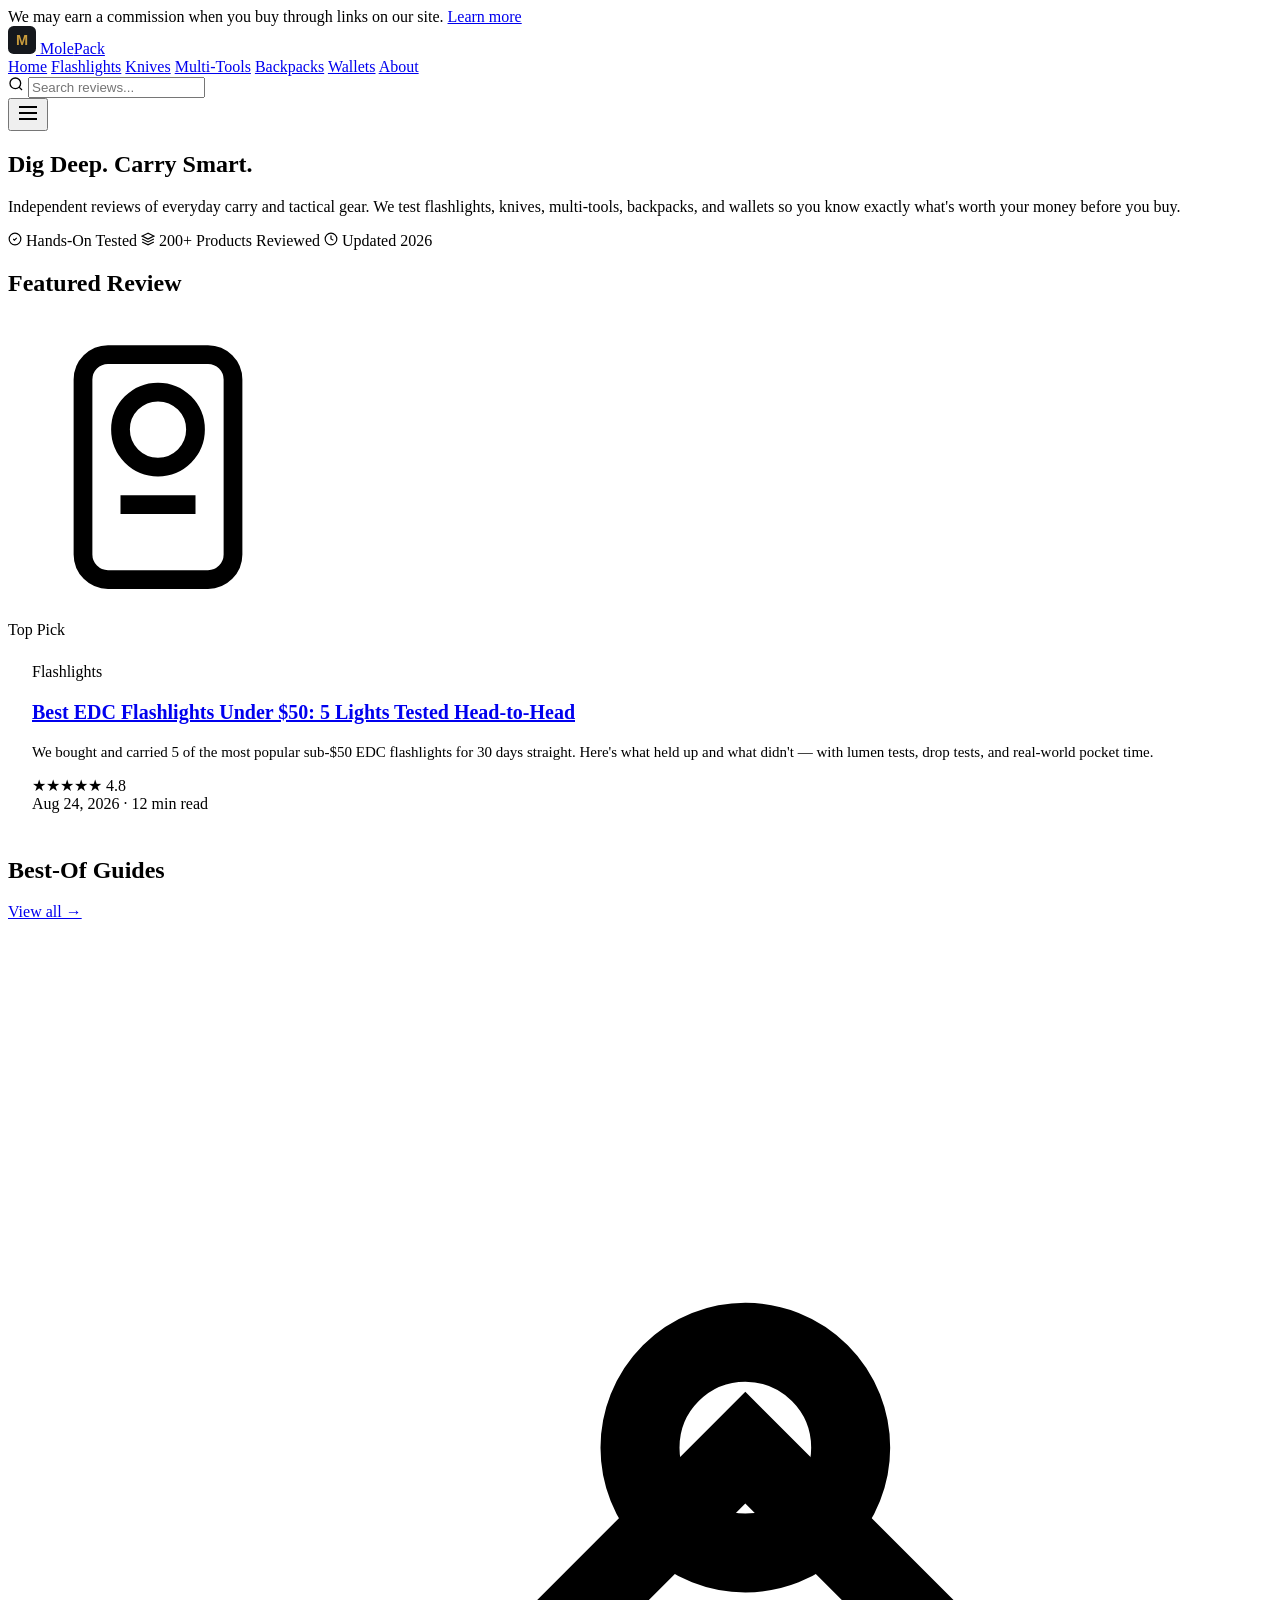
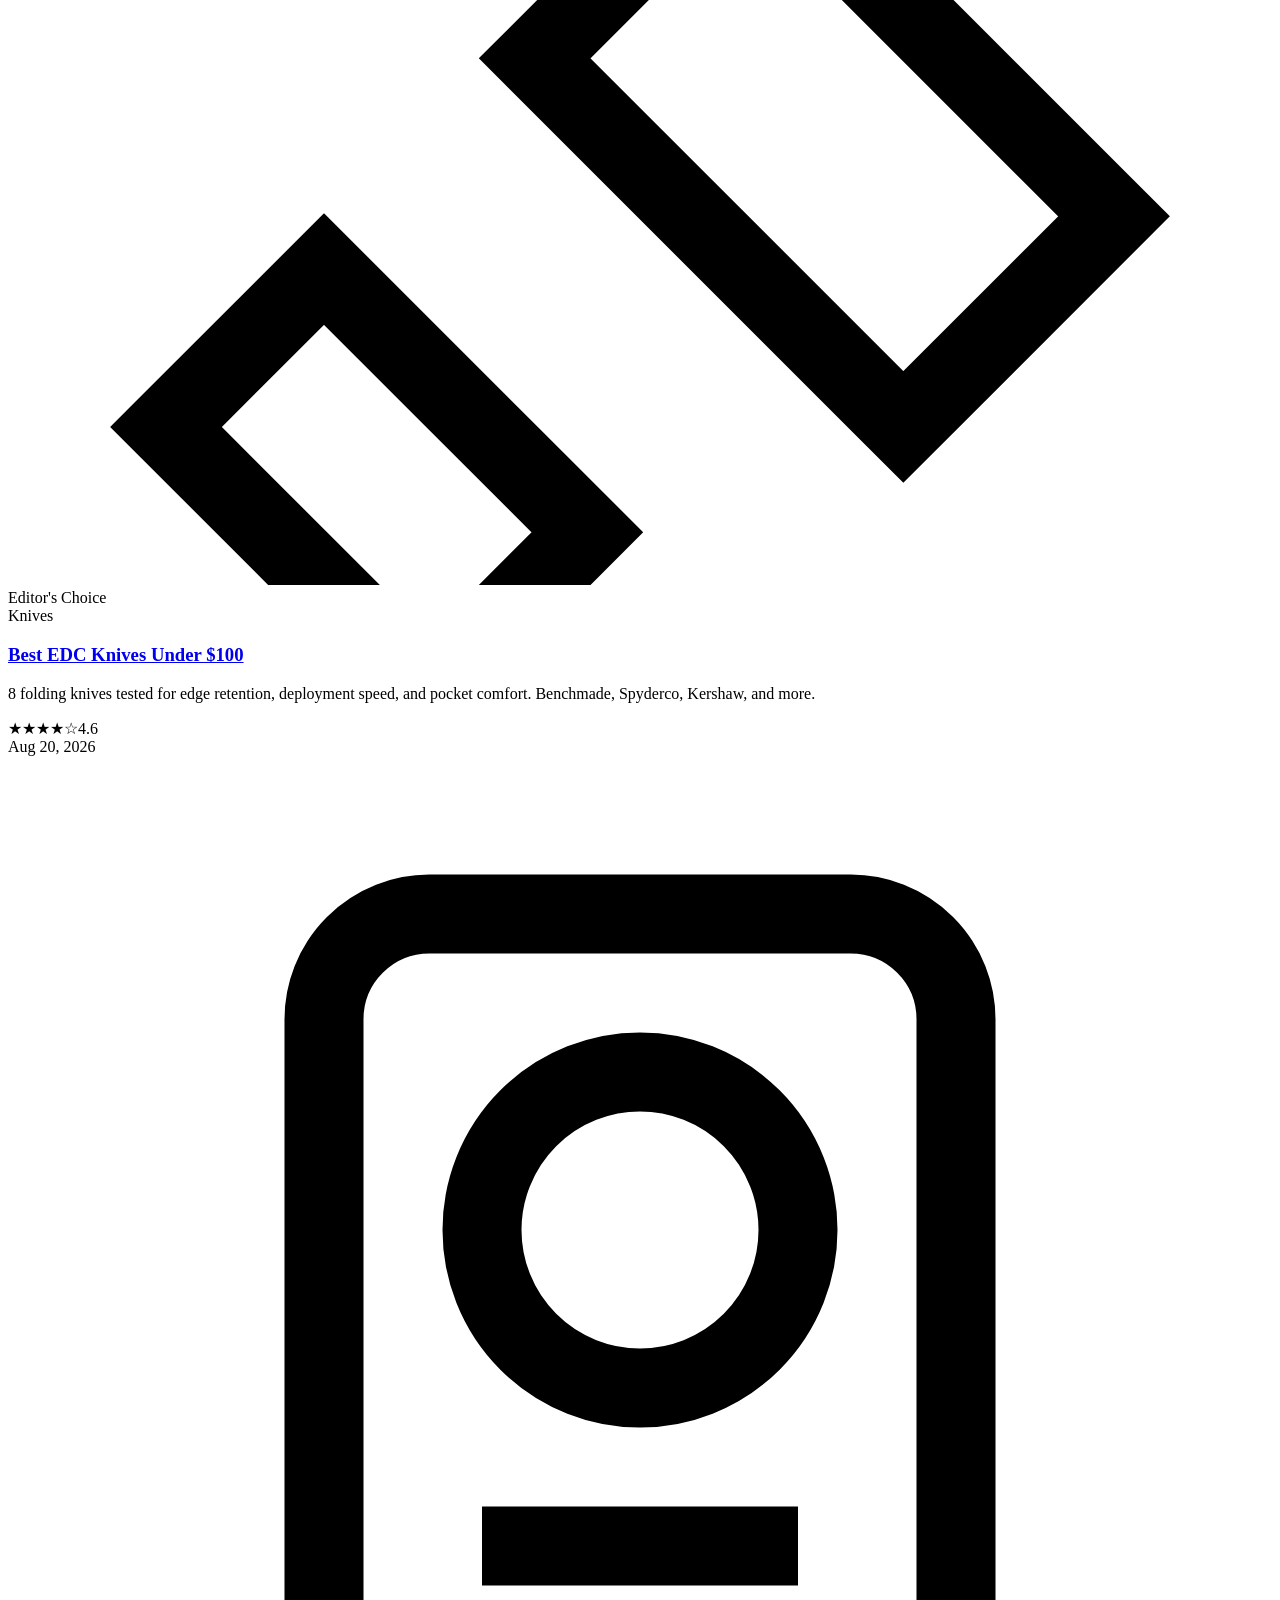
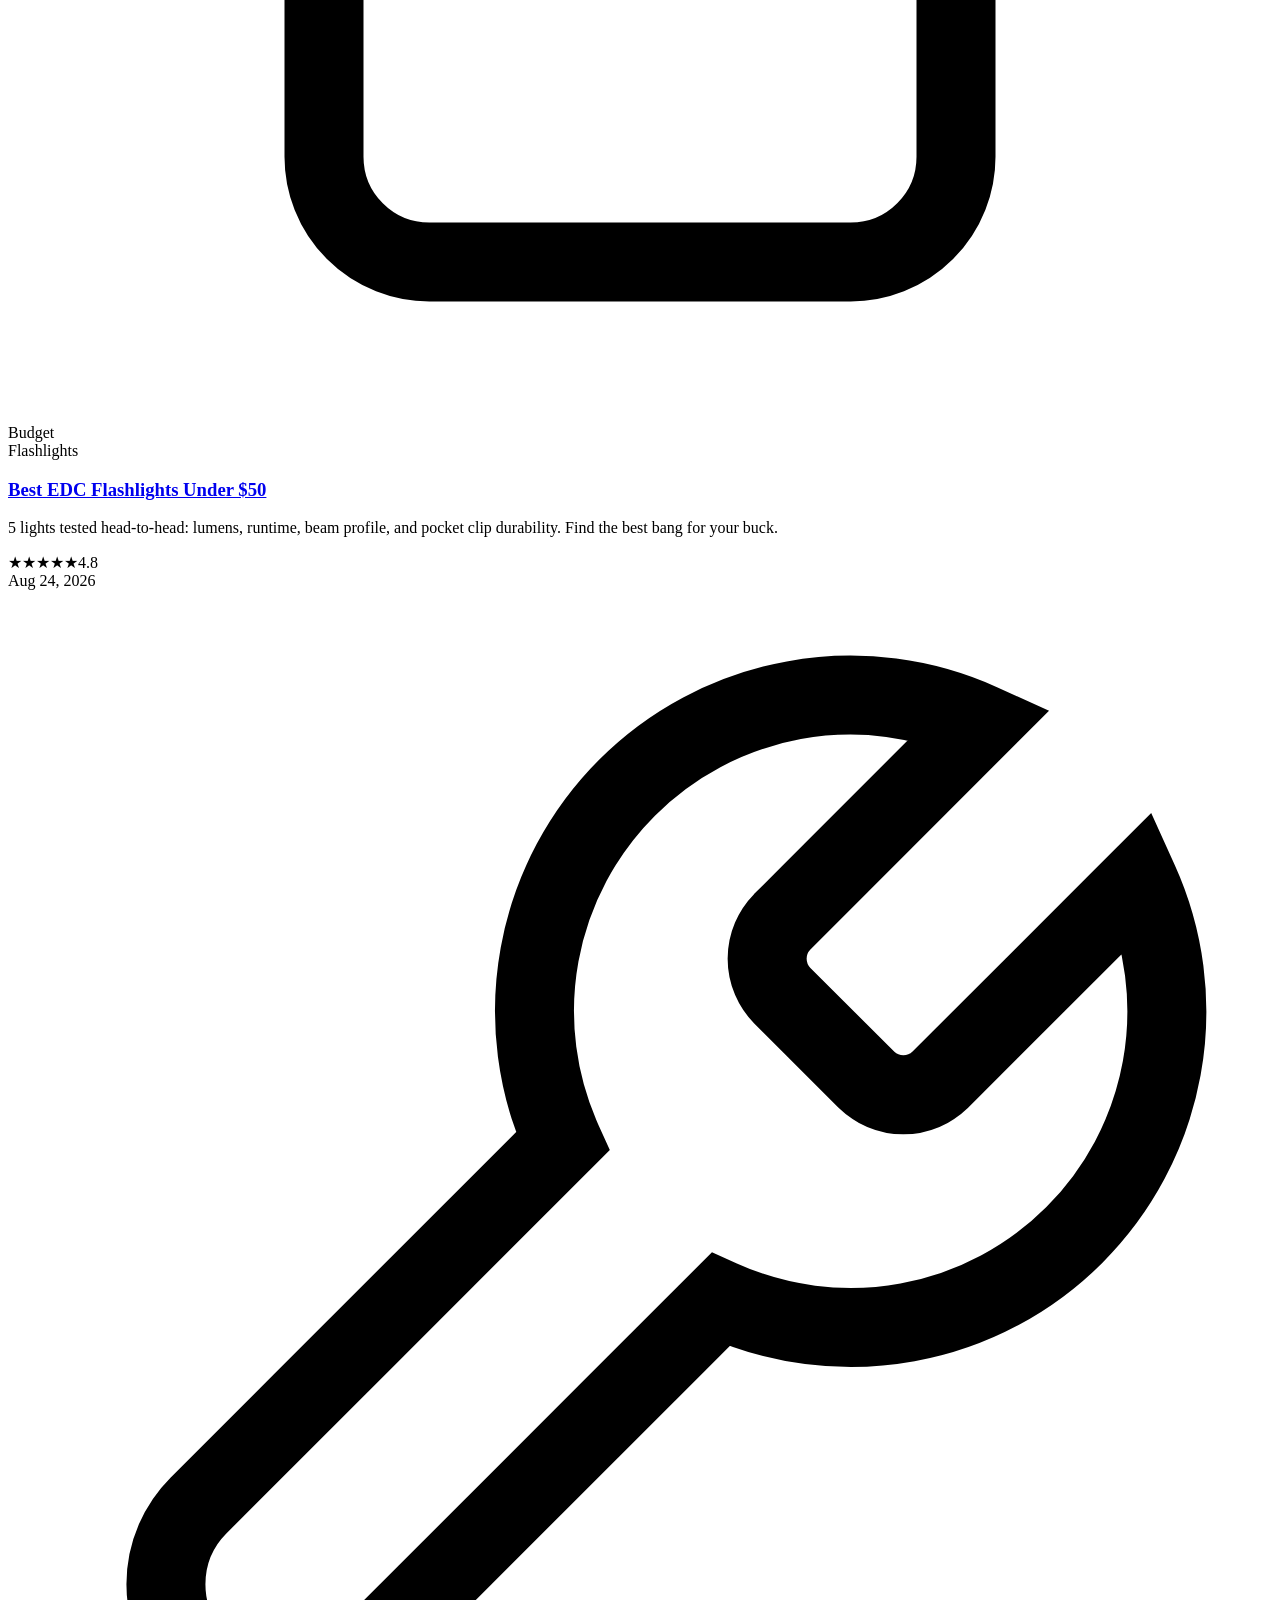
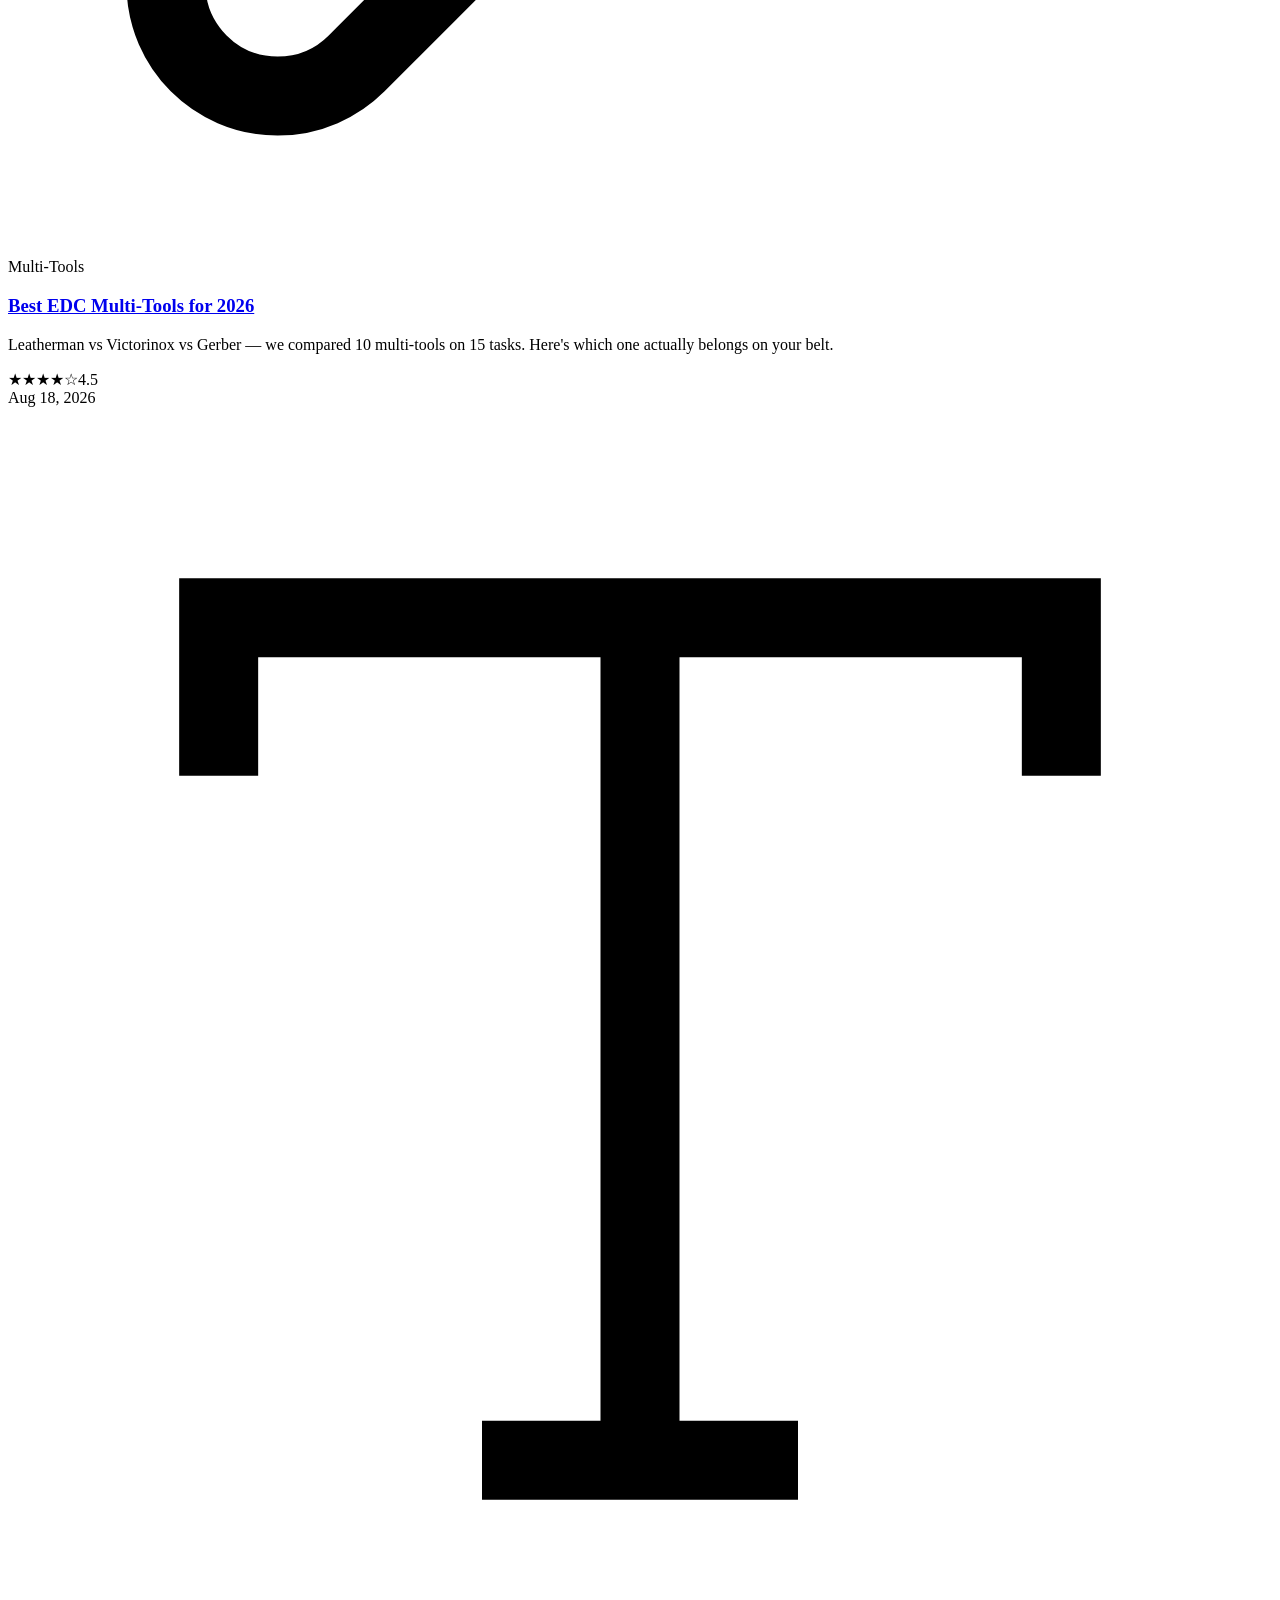
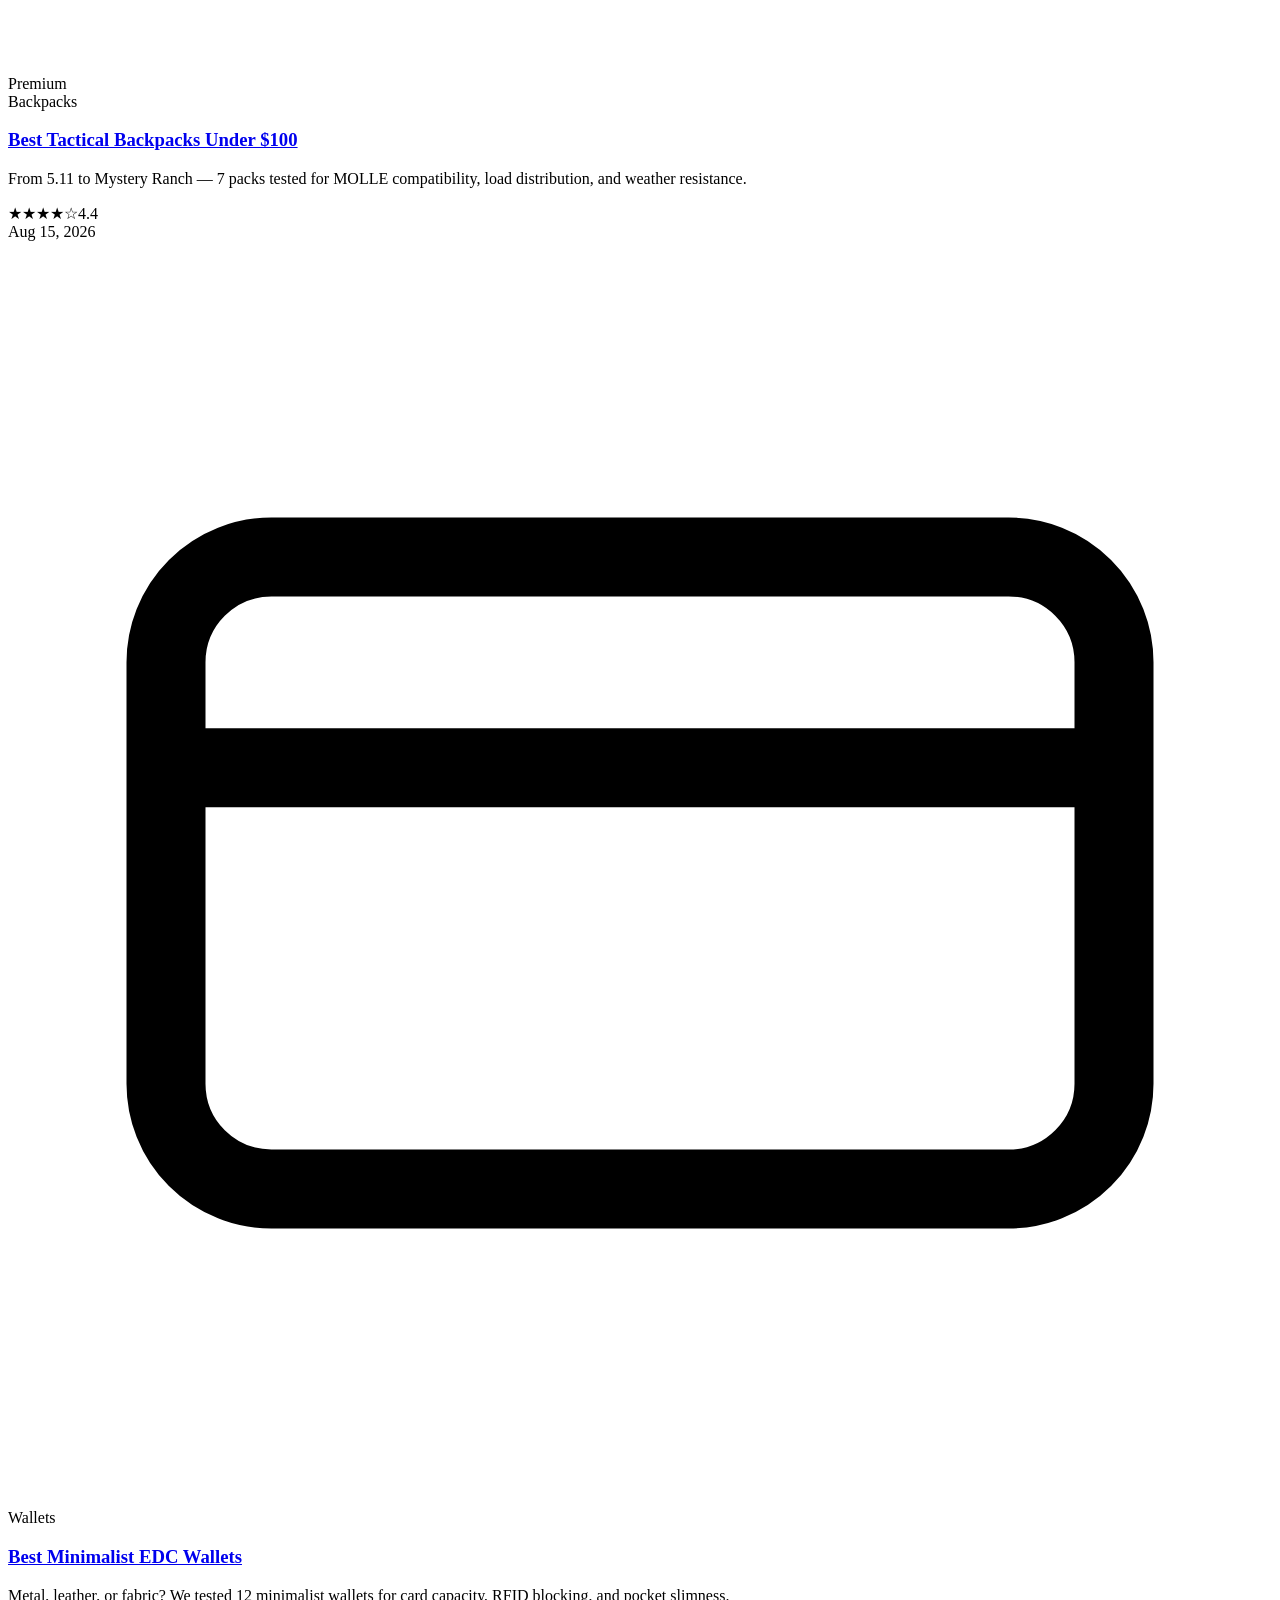
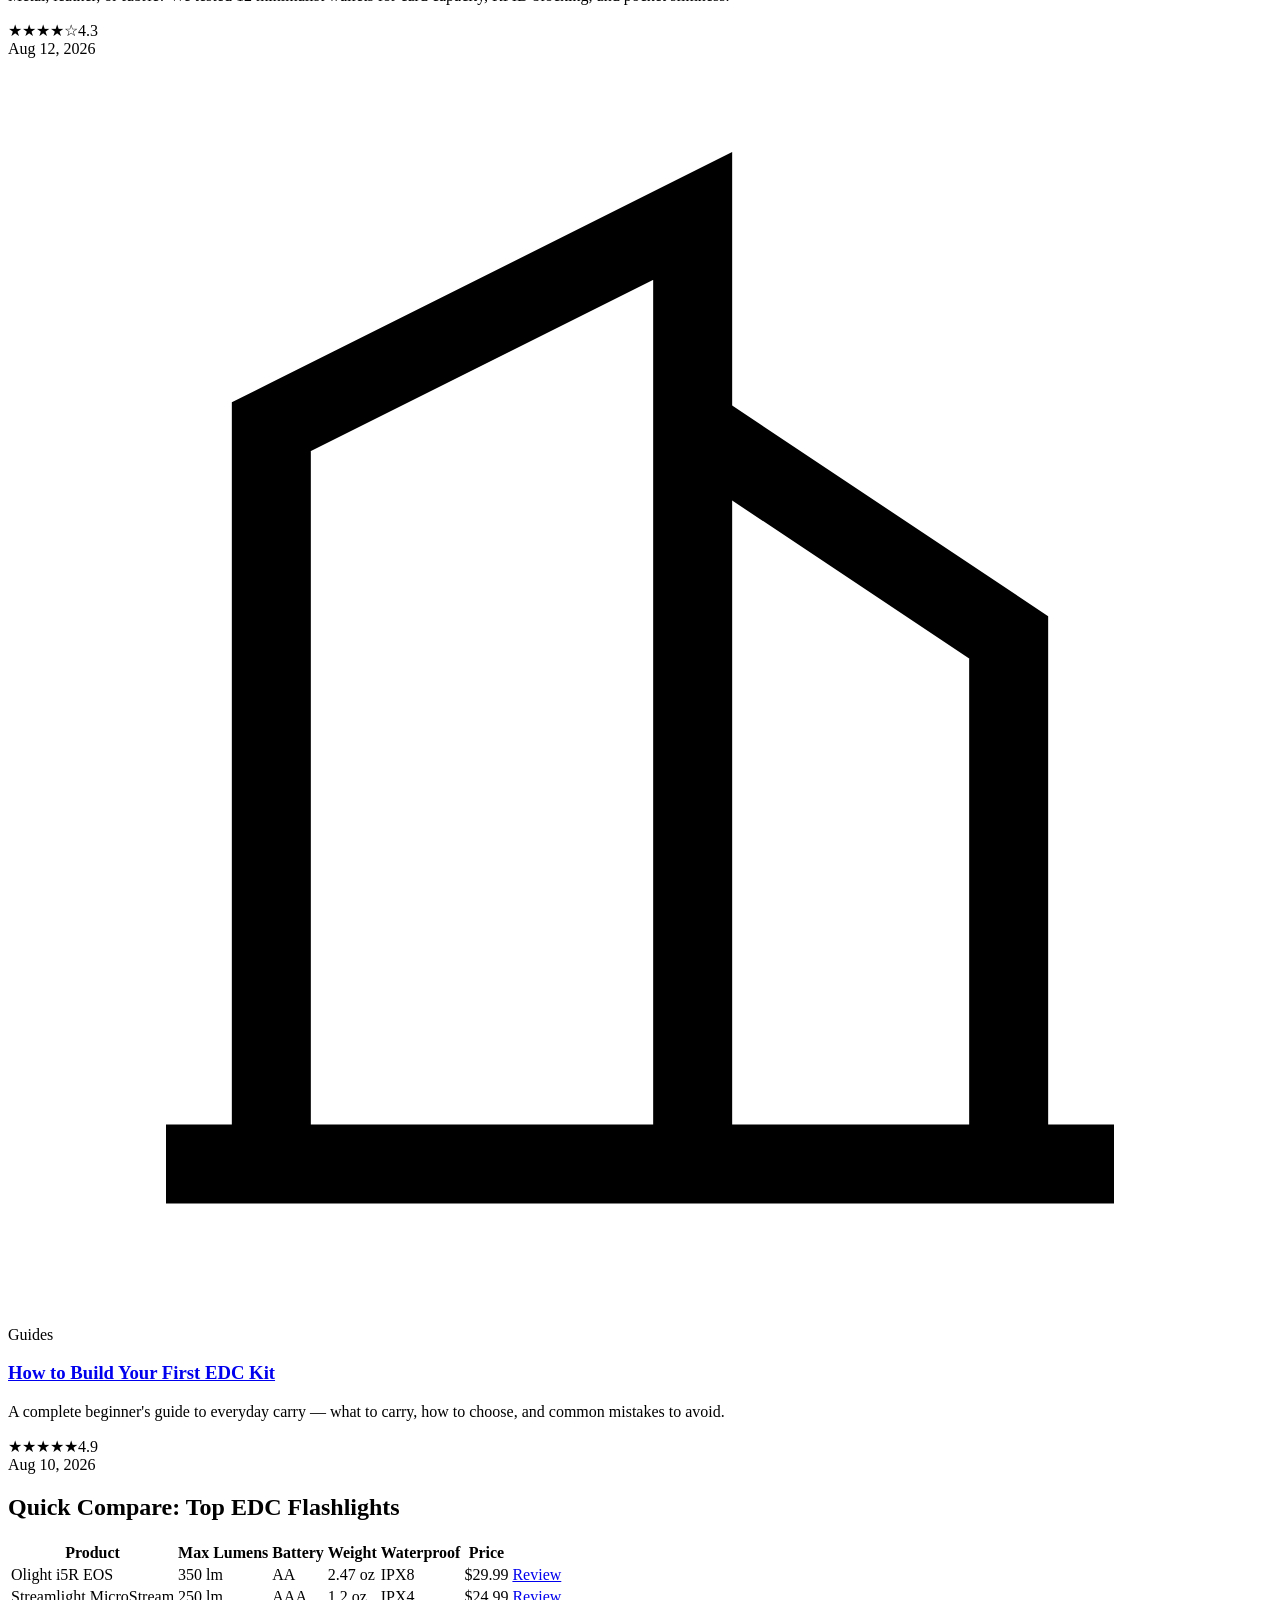
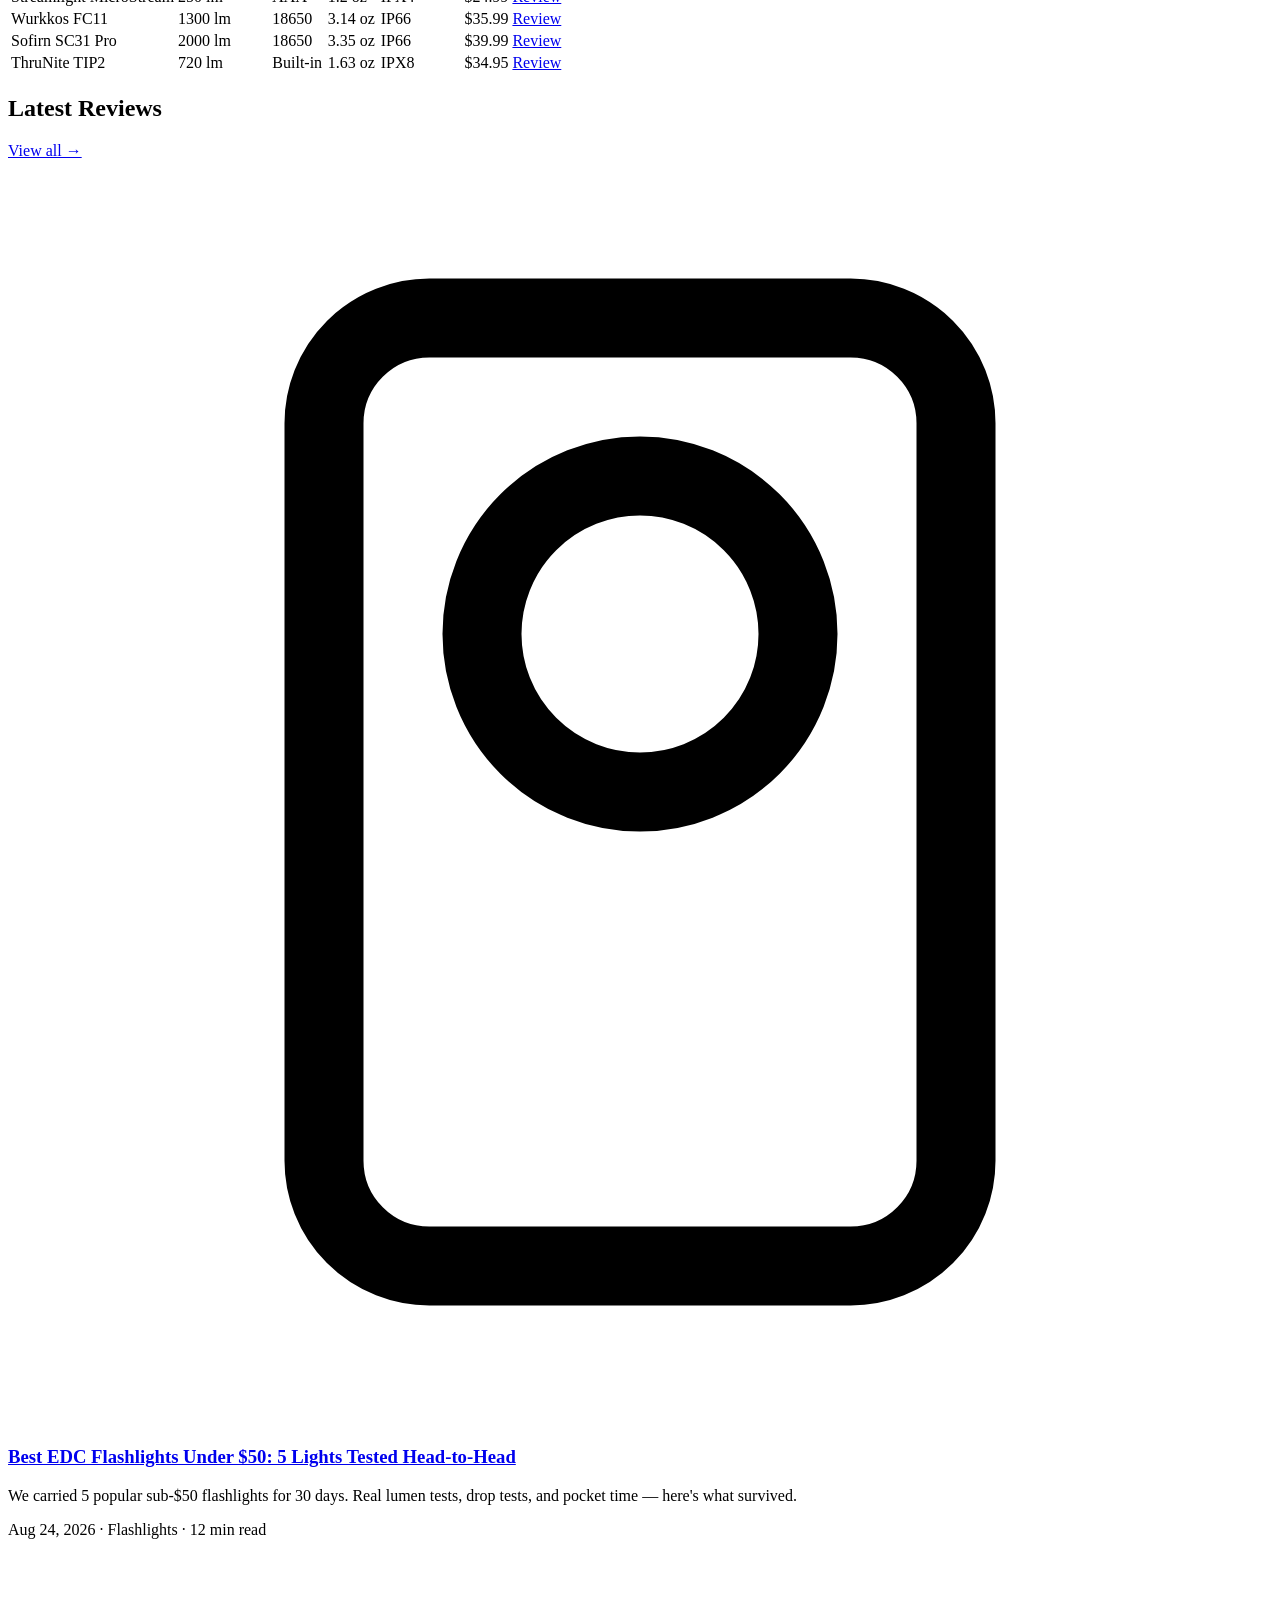
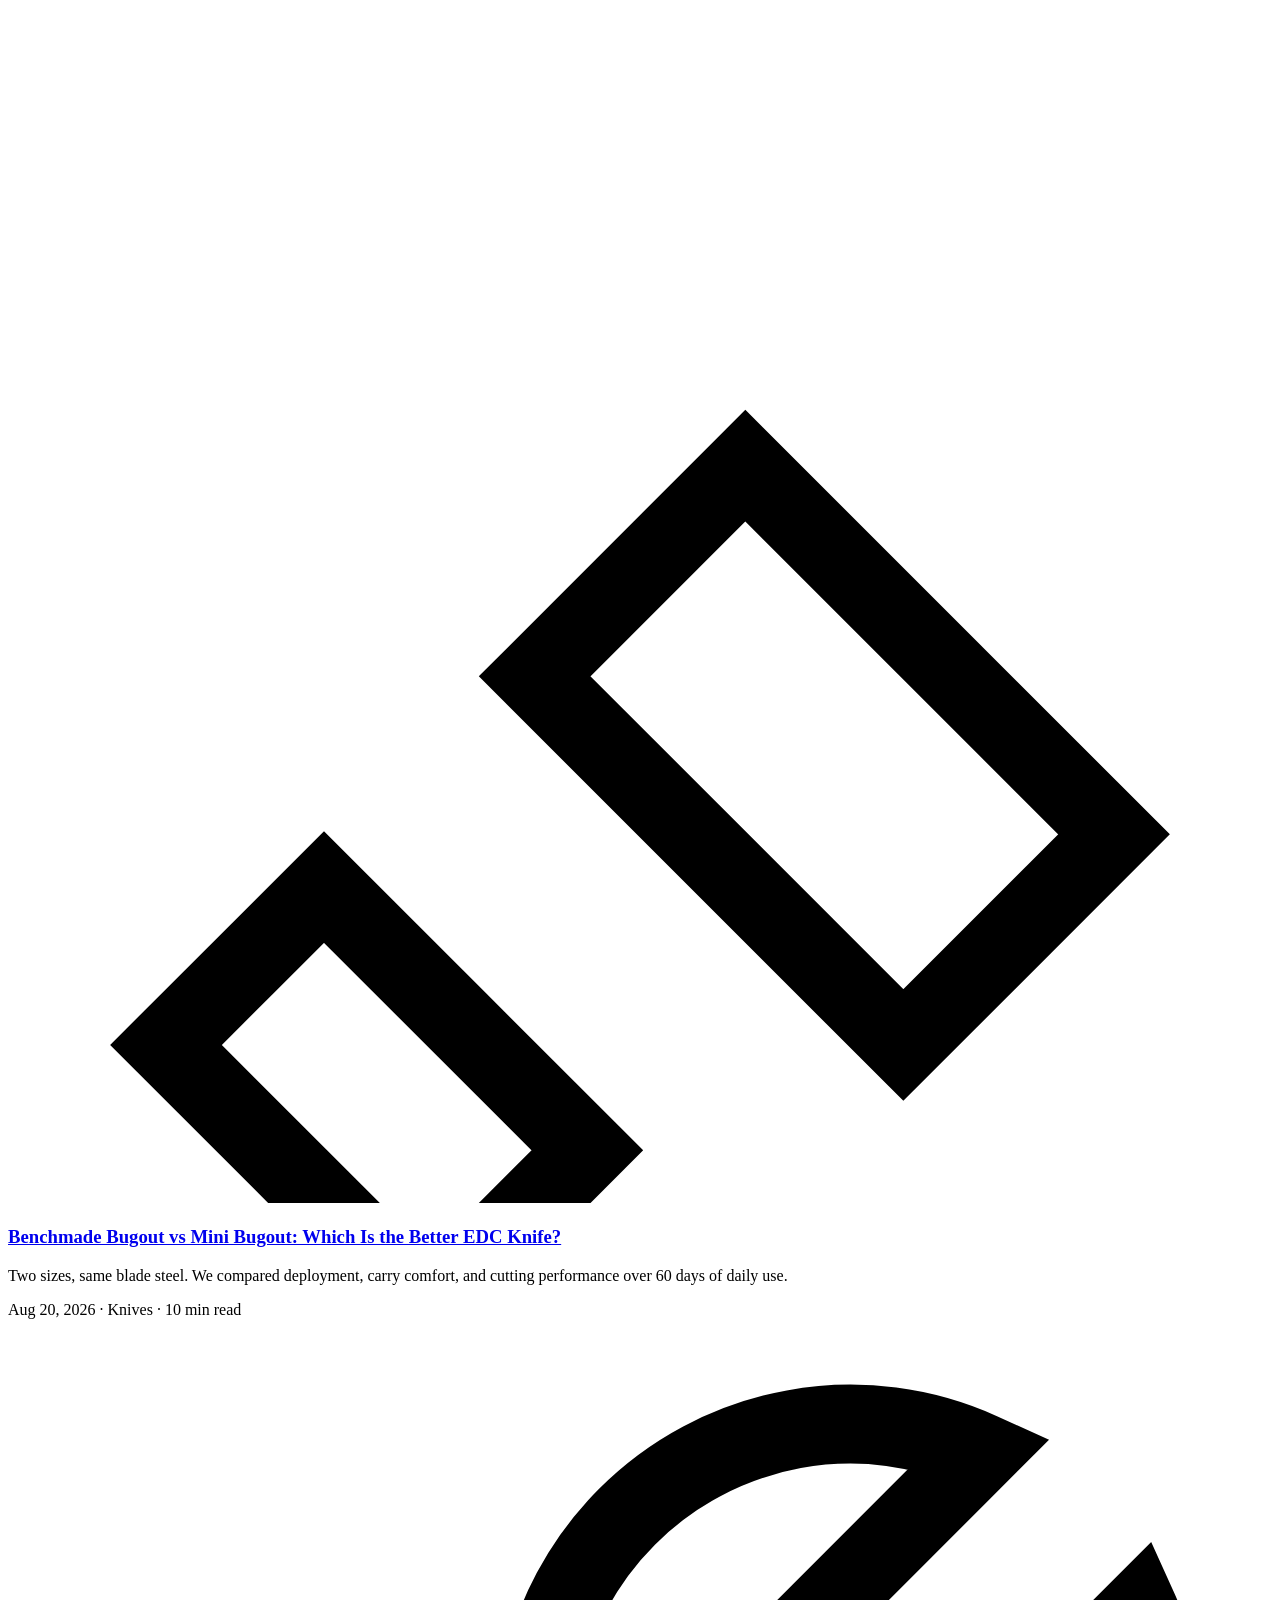
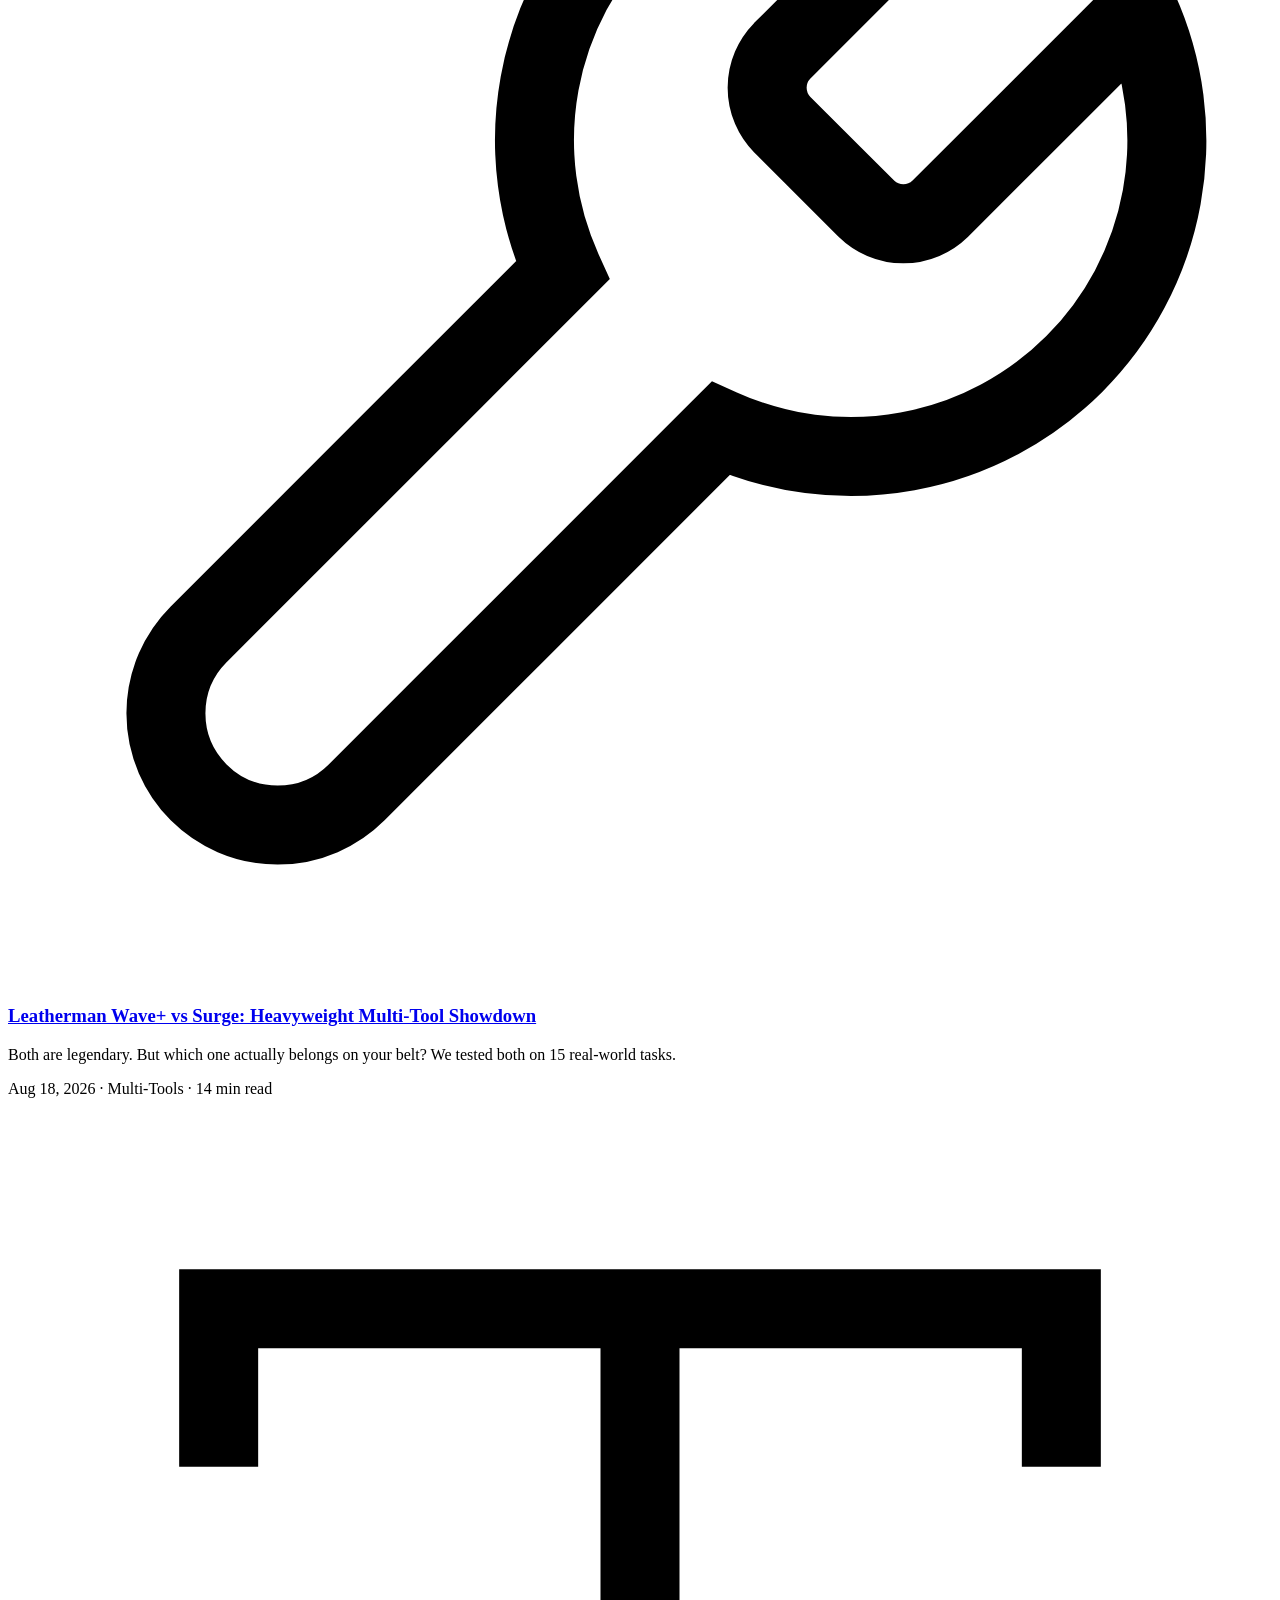
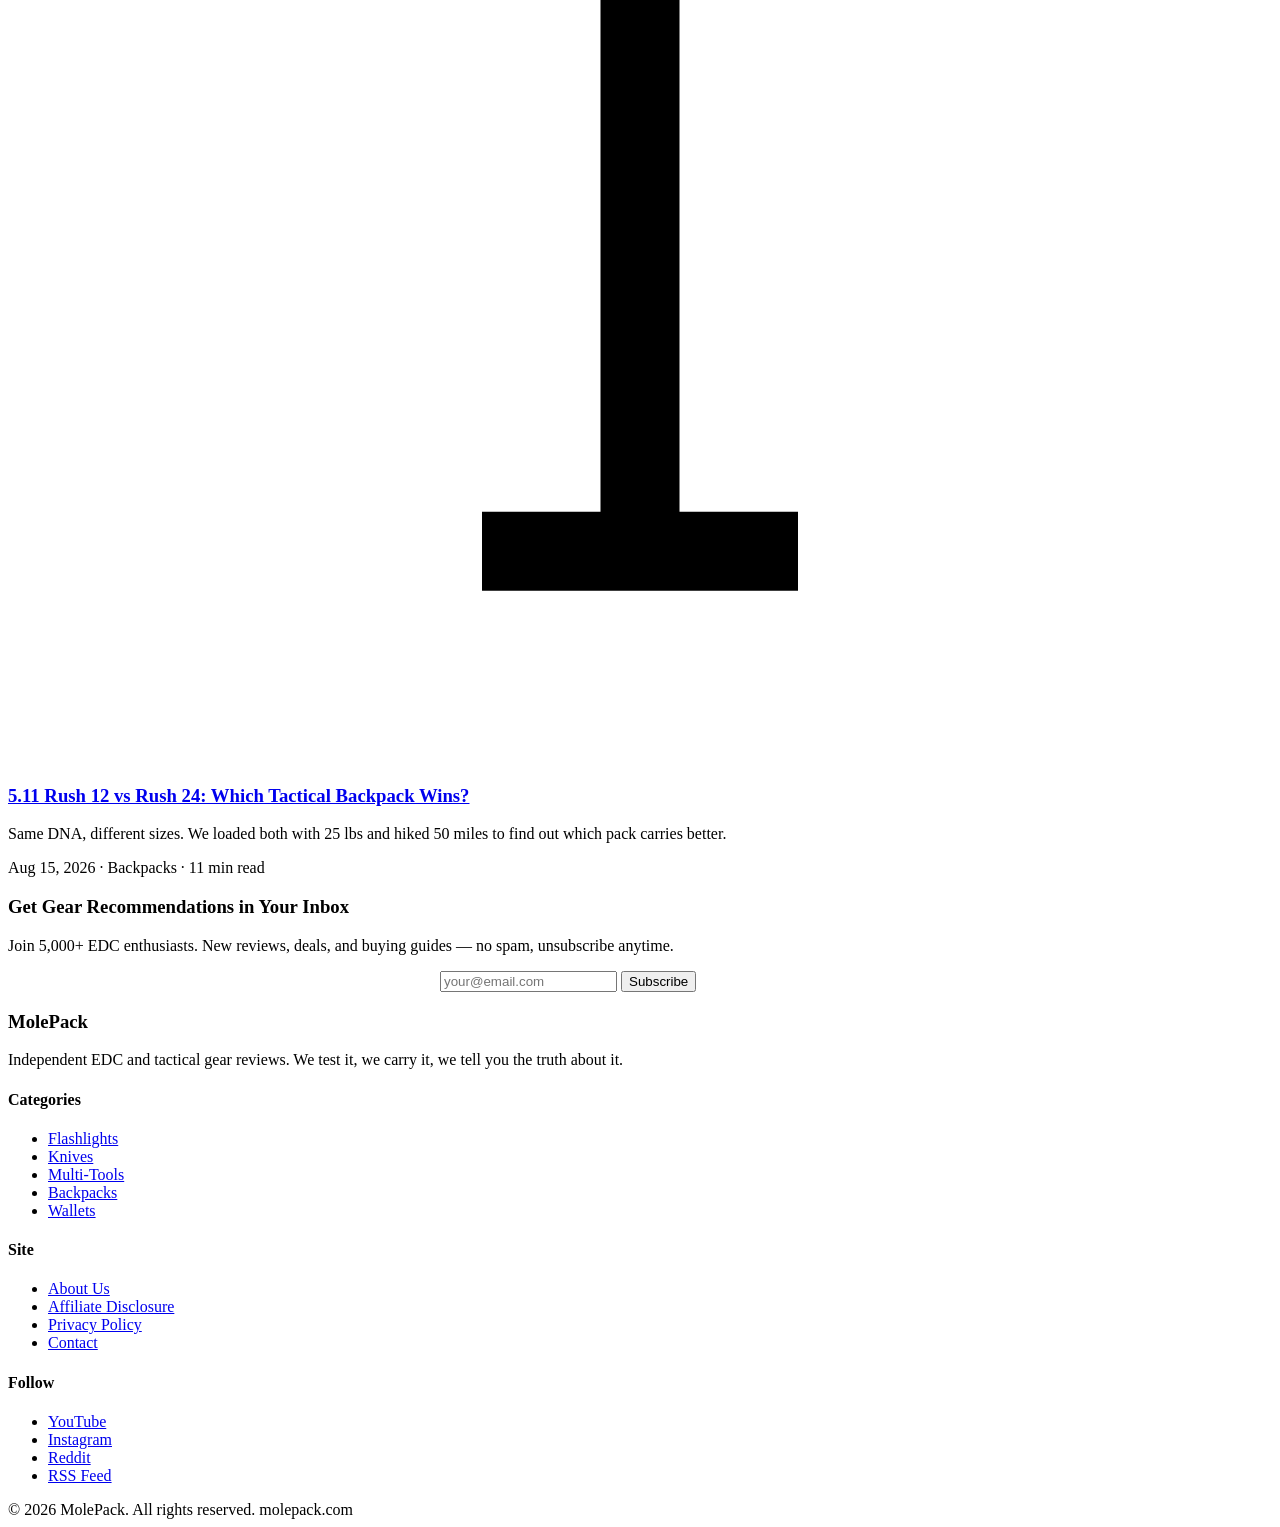
==== index.html @ 82cca7ba "Add homepage and about page" ====
<!DOCTYPE html>
<html lang="en">
<head>
  <meta charset="UTF-8">
  <meta name="viewport" content="width=device-width, initial-scale=1.0">
  <title>MolePack — EDC Gear Reviews, Tactical Equipment Testing & Buying Guides</title>
  <meta name="description" content="Independent EDC and tactical gear reviews. We test flashlights, knives, multi-tools, backpacks, and wallets so you carry smarter. Hands-on testing, real specs, no fluff.">
  <meta name="keywords" content="EDC gear reviews, everyday carry, tactical equipment, EDC flashlight, EDC knife, tactical backpack, MOLLE gear">
  <link rel="canonical" href="https://molepack.com/">
  <meta property="og:type" content="website">
  <meta property="og:title" content="MolePack — EDC Gear Reviews & Buying Guides">
  <meta property="og:description" content="Independent EDC and tactical gear reviews. We test flashlights, knives, multi-tools, backpacks, and wallets so you carry smarter.">
  <meta property="og:url" content="https://molepack.com/">
  <meta property="og:site_name" content="MolePack">
  <meta name="twitter:card" content="summary_large_image">
  <meta name="twitter:title" content="MolePack — EDC Gear Reviews & Buying Guides">
  <meta name="twitter:description" content="Independent EDC and tactical gear reviews. Hands-on testing, real specs, no fluff.">
  <link rel="icon" type="image/svg+xml" href="data:image/svg+xml,<svg xmlns='http://www.w3.org/2000/svg' viewBox='0 0 100 100'><rect width='100' height='100' rx='20' fill='%230d0f12'/><text x='50' y='68' font-size='52' font-weight='bold' text-anchor='middle' fill='%23c89b3c'>M</text></svg>">
  <link rel="stylesheet" href="css/style.css">
  <script type="application/ld+json">
  {
    "@context": "https://schema.org",
    "@type": "WebSite",
    "name": "MolePack",
    "url": "https://molepack.com/",
    "description": "Independent EDC and tactical gear reviews.",
    "potentialAction": {
      "@type": "SearchAction",
      "target": "https://molepack.com/?s={query}",
      "query-input": "required name=query"
    }
  }
  </script>
</head>
<body>

<!-- Affiliate Disclosure Bar -->
<div class="affiliate-bar">
  We may earn a commission when you buy through links on our site. <a href="affiliate-disclosure.html">Learn more</a>
</div>

<!-- Header -->
<header class="site-header">
  <div class="header-inner">
    <a href="index.html" class="logo">
      <svg width="28" height="28" viewBox="0 0 100 100" fill="none">
        <rect width="100" height="100" rx="20" fill="#15181d"/>
        <text x="50" y="68" font-size="52" font-weight="bold" text-anchor="middle" fill="#c89b3c" font-family="sans-serif">M</text>
      </svg>
      Mole<span>Pack</span>
    </a>
    <nav class="main-nav">
      <a href="index.html">Home</a>
      <a href="best-edc-flashlight-under-50.html">Flashlights</a>
      <a href="index.html">Knives</a>
      <a href="index.html">Multi-Tools</a>
      <a href="index.html">Backpacks</a>
      <a href="index.html">Wallets</a>
      <a href="about.html">About</a>
    </nav>
    <div class="search-box">
      <svg width="16" height="16" viewBox="0 0 24 24" fill="none" stroke="currentColor" stroke-width="2"><circle cx="11" cy="11" r="8"/><line x1="21" y1="21" x2="16.65" y2="16.65"/></svg>
      <input type="text" placeholder="Search reviews...">
    </div>
    <button class="menu-toggle" aria-label="Menu">
      <svg width="24" height="24" viewBox="0 0 24 24" fill="none" stroke="currentColor" stroke-width="2"><line x1="3" y1="6" x2="21" y2="6"/><line x1="3" y1="12" x2="21" y2="12"/><line x1="3" y1="18" x2="21" y2="18"/></svg>
    </button>
  </div>
</header>

<!-- Main Content -->
<div class="page-wrap full-width">
  <main>

    <!-- Hero -->
    <section class="hero">
      <h1>Dig Deep. Carry Smart.</h1>
      <p>Independent reviews of everyday carry and tactical gear. We test flashlights, knives, multi-tools, backpacks, and wallets so you know exactly what's worth your money before you buy.</p>
      <div class="hero-badges">
        <span class="hero-badge">
          <svg width="14" height="14" viewBox="0 0 24 24" fill="none" stroke="currentColor" stroke-width="2"><path d="M9 12l2 2 4-4"/><circle cx="12" cy="12" r="10"/></svg>
          Hands-On Tested
        </span>
        <span class="hero-badge">
          <svg width="14" height="14" viewBox="0 0 24 24" fill="none" stroke="currentColor" stroke-width="2"><path d="M12 2L2 7l10 5 10-5-10-5z"/><path d="M2 17l10 5 10-5"/><path d="M2 12l10 5 10-5"/></svg>
          200+ Products Reviewed
        </span>
        <span class="hero-badge">
          <svg width="14" height="14" viewBox="0 0 24 24" fill="none" stroke="currentColor" stroke-width="2"><circle cx="12" cy="12" r="10"/><polyline points="12 6 12 12 16 14"/></svg>
          Updated 2026
        </span>
      </div>
    </section>

    <!-- Featured Review -->
    <section class="section">
      <div class="section-header">
        <h2>Featured Review</h2>
      </div>
      <div class="section-line"></div>
      <div class="review-card" style="max-width: 100%;">
        <div style="display: flex; gap: 0; flex-wrap: wrap;">
          <div class="card-img" style="width: 300px; aspect-ratio: 4/3; flex-shrink: 0;">
            <svg viewBox="0 0 24 24" fill="none" stroke="currentColor" stroke-width="1.5"><rect x="6" y="3" width="12" height="18" rx="2"/><circle cx="12" cy="9" r="3"/><line x1="9" y1="15" x2="15" y2="15"/></svg>
            <span class="card-badge top-pick">Top Pick</span>
          </div>
          <div class="card-body" style="padding: 24px;">
            <div class="card-category">Flashlights</div>
            <h3 class="card-title" style="font-size: 20px;"><a href="best-edc-flashlight-under-50.html">Best EDC Flashlights Under $50: 5 Lights Tested Head-to-Head</a></h3>
            <p class="card-excerpt" style="font-size: 15px;">We bought and carried 5 of the most popular sub-$50 EDC flashlights for 30 days straight. Here's what held up and what didn't — with lumen tests, drop tests, and real-world pocket time.</p>
            <div class="card-meta">
              <div class="rating">
                <span class="rating-stars">★★★★★</span>
                <span class="rating-num">4.8</span>
              </div>
              <span>Aug 24, 2026 · 12 min read</span>
            </div>
          </div>
        </div>
      </div>
    </section>

    <!-- Best-Of Grid -->
    <section class="section">
      <div class="section-header">
        <h2>Best-Of Guides</h2>
        <a href="index.html">View all →</a>
      </div>
      <div class="section-line"></div>
      <div class="cards-grid">

        <div class="review-card">
          <div class="card-img">
            <svg viewBox="0 0 24 24" fill="none" stroke="currentColor" stroke-width="1.5"><path d="M3 21l3-3 5 5-3 3z"/><path d="M14 10l-4 4 7 7 4-4-7-7z"/><circle cx="14" cy="10" r="2"/></svg>
            <span class="card-badge top-pick">Editor's Choice</span>
          </div>
          <div class="card-body">
            <div class="card-category">Knives</div>
            <h3 class="card-title"><a href="index.html">Best EDC Knives Under $100</a></h3>
            <p class="card-excerpt">8 folding knives tested for edge retention, deployment speed, and pocket comfort. Benchmade, Spyderco, Kershaw, and more.</p>
            <div class="card-meta">
              <div class="rating"><span class="rating-stars">★★★★☆</span><span class="rating-num">4.6</span></div>
              <span>Aug 20, 2026</span>
            </div>
          </div>
        </div>

        <div class="review-card">
          <div class="card-img">
            <svg viewBox="0 0 24 24" fill="none" stroke="currentColor" stroke-width="1.5"><rect x="6" y="3" width="12" height="18" rx="2"/><circle cx="12" cy="9" r="3"/><line x1="9" y1="15" x2="15" y2="15"/></svg>
            <span class="card-badge budget">Budget</span>
          </div>
          <div class="card-body">
            <div class="card-category">Flashlights</div>
            <h3 class="card-title"><a href="best-edc-flashlight-under-50.html">Best EDC Flashlights Under $50</a></h3>
            <p class="card-excerpt">5 lights tested head-to-head: lumens, runtime, beam profile, and pocket clip durability. Find the best bang for your buck.</p>
            <div class="card-meta">
              <div class="rating"><span class="rating-stars">★★★★★</span><span class="rating-num">4.8</span></div>
              <span>Aug 24, 2026</span>
            </div>
          </div>
        </div>

        <div class="review-card">
          <div class="card-img">
            <svg viewBox="0 0 24 24" fill="none" stroke="currentColor" stroke-width="1.5"><path d="M14.7 6.3a1 1 0 0 0 0 1.4l1.6 1.6a1 1 0 0 0 1.4 0l3.77-3.77a6 6 0 0 1-7.94 7.94l-6.91 6.91a2.12 2.12 0 0 1-3-3l6.91-6.91a6 6 0 0 1 7.94-7.94l-3.76 3.76z"/></svg>
          </div>
          <div class="card-body">
            <div class="card-category">Multi-Tools</div>
            <h3 class="card-title"><a href="index.html">Best EDC Multi-Tools for 2026</a></h3>
            <p class="card-excerpt">Leatherman vs Victorinox vs Gerber — we compared 10 multi-tools on 15 tasks. Here's which one actually belongs on your belt.</p>
            <div class="card-meta">
              <div class="rating"><span class="rating-stars">★★★★☆</span><span class="rating-num">4.5</span></div>
              <span>Aug 18, 2026</span>
            </div>
          </div>
        </div>

        <div class="review-card">
          <div class="card-img">
            <svg viewBox="0 0 24 24" fill="none" stroke="currentColor" stroke-width="1.5"><path d="M4 7V4h16v3"/><path d="M9 20h6"/><path d="M12 4v16"/></svg>
            <span class="card-badge premium">Premium</span>
          </div>
          <div class="card-body">
            <div class="card-category">Backpacks</div>
            <h3 class="card-title"><a href="index.html">Best Tactical Backpacks Under $100</a></h3>
            <p class="card-excerpt">From 5.11 to Mystery Ranch — 7 packs tested for MOLLE compatibility, load distribution, and weather resistance.</p>
            <div class="card-meta">
              <div class="rating"><span class="rating-stars">★★★★☆</span><span class="rating-num">4.4</span></div>
              <span>Aug 15, 2026</span>
            </div>
          </div>
        </div>

        <div class="review-card">
          <div class="card-img">
            <svg viewBox="0 0 24 24" fill="none" stroke="currentColor" stroke-width="1.5"><rect x="3" y="6" width="18" height="12" rx="2"/><line x1="3" y1="10" x2="21" y2="10"/></svg>
          </div>
          <div class="card-body">
            <div class="card-category">Wallets</div>
            <h3 class="card-title"><a href="index.html">Best Minimalist EDC Wallets</a></h3>
            <p class="card-excerpt">Metal, leather, or fabric? We tested 12 minimalist wallets for card capacity, RFID blocking, and pocket slimness.</p>
            <div class="card-meta">
              <div class="rating"><span class="rating-stars">★★★★☆</span><span class="rating-num">4.3</span></div>
              <span>Aug 12, 2026</span>
            </div>
          </div>
        </div>

        <div class="review-card">
          <div class="card-img">
            <svg viewBox="0 0 24 24" fill="none" stroke="currentColor" stroke-width="1.5"><path d="M3 21h18"/><path d="M5 21V7l8-4v18"/><path d="M19 21V11l-6-4"/></svg>
          </div>
          <div class="card-body">
            <div class="card-category">Guides</div>
            <h3 class="card-title"><a href="index.html">How to Build Your First EDC Kit</a></h3>
            <p class="card-excerpt">A complete beginner's guide to everyday carry — what to carry, how to choose, and common mistakes to avoid.</p>
            <div class="card-meta">
              <div class="rating"><span class="rating-stars">★★★★★</span><span class="rating-num">4.9</span></div>
              <span>Aug 10, 2026</span>
            </div>
          </div>
        </div>

      </div>
    </section>

    <!-- Quick Comparison Table -->
    <section class="section">
      <div class="section-header">
        <h2>Quick Compare: Top EDC Flashlights</h2>
      </div>
      <div class="section-line"></div>
      <div class="comparison-table-wrap">
        <table class="comparison-table">
          <thead>
            <tr>
              <th>Product</th>
              <th>Max Lumens</th>
              <th>Battery</th>
              <th>Weight</th>
              <th>Waterproof</th>
              <th>Price</th>
              <th></th>
            </tr>
          </thead>
          <tbody>
            <tr>
              <td class="product-name">Olight i5R EOS</td>
              <td>350 lm</td>
              <td>AA</td>
              <td>2.47 oz</td>
              <td>IPX8</td>
              <td class="price">$29.99</td>
              <td><a href="best-edc-flashlight-under-50.html#olight" class="btn-small">Review</a></td>
            </tr>
            <tr>
              <td class="product-name">Streamlight MicroStream</td>
              <td>250 lm</td>
              <td>AAA</td>
              <td>1.2 oz</td>
              <td>IPX4</td>
              <td class="price">$24.99</td>
              <td><a href="best-edc-flashlight-under-50.html#streamlight" class="btn-small">Review</a></td>
            </tr>
            <tr>
              <td class="product-name">Wurkkos FC11</td>
              <td>1300 lm</td>
              <td>18650</td>
              <td>3.14 oz</td>
              <td>IP66</td>
              <td class="price">$35.99</td>
              <td><a href="best-edc-flashlight-under-50.html#wurkkos" class="btn-small">Review</a></td>
            </tr>
            <tr>
              <td class="product-name">Sofirn SC31 Pro</td>
              <td>2000 lm</td>
              <td>18650</td>
              <td>3.35 oz</td>
              <td>IP66</td>
              <td class="price">$39.99</td>
              <td><a href="best-edc-flashlight-under-50.html#sofirn" class="btn-small">Review</a></td>
            </tr>
            <tr>
              <td class="product-name">ThruNite TIP2</td>
              <td>720 lm</td>
              <td>Built-in</td>
              <td>1.63 oz</td>
              <td>IPX8</td>
              <td class="price">$34.95</td>
              <td><a href="best-edc-flashlight-under-50.html#thrunite" class="btn-small">Review</a></td>
            </tr>
          </tbody>
        </table>
      </div>
    </section>

    <!-- Latest Reviews -->
    <section class="section">
      <div class="section-header">
        <h2>Latest Reviews</h2>
        <a href="index.html">View all →</a>
      </div>
      <div class="section-line"></div>
      <div class="article-list">

        <div class="article-item">
          <div class="article-thumb">
            <svg viewBox="0 0 24 24" fill="none" stroke="currentColor" stroke-width="1.5"><rect x="6" y="3" width="12" height="18" rx="2"/><circle cx="12" cy="9" r="3"/></svg>
          </div>
          <div class="article-content">
            <h3><a href="best-edc-flashlight-under-50.html">Best EDC Flashlights Under $50: 5 Lights Tested Head-to-Head</a></h3>
            <p>We carried 5 popular sub-$50 flashlights for 30 days. Real lumen tests, drop tests, and pocket time — here's what survived.</p>
            <div class="article-meta">Aug 24, 2026 · Flashlights · 12 min read</div>
          </div>
        </div>

        <div class="article-item">
          <div class="article-thumb">
            <svg viewBox="0 0 24 24" fill="none" stroke="currentColor" stroke-width="1.5"><path d="M3 21l3-3 5 5-3 3z"/><path d="M14 10l-4 4 7 7 4-4-7-7z"/></svg>
          </div>
          <div class="article-content">
            <h3><a href="index.html">Benchmade Bugout vs Mini Bugout: Which Is the Better EDC Knife?</a></h3>
            <p>Two sizes, same blade steel. We compared deployment, carry comfort, and cutting performance over 60 days of daily use.</p>
            <div class="article-meta">Aug 20, 2026 · Knives · 10 min read</div>
          </div>
        </div>

        <div class="article-item">
          <div class="article-thumb">
            <svg viewBox="0 0 24 24" fill="none" stroke="currentColor" stroke-width="1.5"><path d="M14.7 6.3a1 1 0 0 0 0 1.4l1.6 1.6a1 1 0 0 0 1.4 0l3.77-3.77a6 6 0 0 1-7.94 7.94l-6.91 6.91a2.12 2.12 0 0 1-3-3l6.91-6.91a6 6 0 0 1 7.94-7.94l-3.76 3.76z"/></svg>
          </div>
          <div class="article-content">
            <h3><a href="index.html">Leatherman Wave+ vs Surge: Heavyweight Multi-Tool Showdown</a></h3>
            <p>Both are legendary. But which one actually belongs on your belt? We tested both on 15 real-world tasks.</p>
            <div class="article-meta">Aug 18, 2026 · Multi-Tools · 14 min read</div>
          </div>
        </div>

        <div class="article-item">
          <div class="article-thumb">
            <svg viewBox="0 0 24 24" fill="none" stroke="currentColor" stroke-width="1.5"><path d="M4 7V4h16v3"/><path d="M9 20h6"/><path d="M12 4v16"/></svg>
          </div>
          <div class="article-content">
            <h3><a href="index.html">5.11 Rush 12 vs Rush 24: Which Tactical Backpack Wins?</a></h3>
            <p>Same DNA, different sizes. We loaded both with 25 lbs and hiked 50 miles to find out which pack carries better.</p>
            <div class="article-meta">Aug 15, 2026 · Backpacks · 11 min read</div>
          </div>
        </div>

      </div>
    </section>

    <!-- Newsletter CTA -->
    <section class="cta-box">
      <h3>Get Gear Recommendations in Your Inbox</h3>
      <p>Join 5,000+ EDC enthusiasts. New reviews, deals, and buying guides — no spam, unsubscribe anytime.</p>
      <form class="newsletter-form" style="max-width: 400px; margin: 0 auto; flex-direction: row;">
        <input type="email" placeholder="your@email.com" required>
        <button type="submit">Subscribe</button>
      </form>
    </section>

  </main>
</div>

<!-- Footer -->
<footer class="site-footer">
  <div class="footer-inner">
    <div class="footer-grid">
      <div class="footer-brand">
        <h3>Mole<span>Pack</span></h3>
        <p>Independent EDC and tactical gear reviews. We test it, we carry it, we tell you the truth about it.</p>
      </div>
      <div class="footer-col">
        <h4>Categories</h4>
        <ul>
          <li><a href="index.html">Flashlights</a></li>
          <li><a href="index.html">Knives</a></li>
          <li><a href="index.html">Multi-Tools</a></li>
          <li><a href="index.html">Backpacks</a></li>
          <li><a href="index.html">Wallets</a></li>
        </ul>
      </div>
      <div class="footer-col">
        <h4>Site</h4>
        <ul>
          <li><a href="about.html">About Us</a></li>
          <li><a href="affiliate-disclosure.html">Affiliate Disclosure</a></li>
          <li><a href="privacy-policy.html">Privacy Policy</a></li>
          <li><a href="index.html">Contact</a></li>
        </ul>
      </div>
      <div class="footer-col">
        <h4>Follow</h4>
        <ul>
          <li><a href="index.html">YouTube</a></li>
          <li><a href="index.html">Instagram</a></li>
          <li><a href="index.html">Reddit</a></li>
          <li><a href="index.html">RSS Feed</a></li>
        </ul>
      </div>
    </div>
    <div class="footer-bottom">
      <span>&copy; 2026 MolePack. All rights reserved.</span>
      <span>molepack.com</span>
    </div>
  </div>
</footer>

<script src="js/main.js"></script>
</body>
</html>
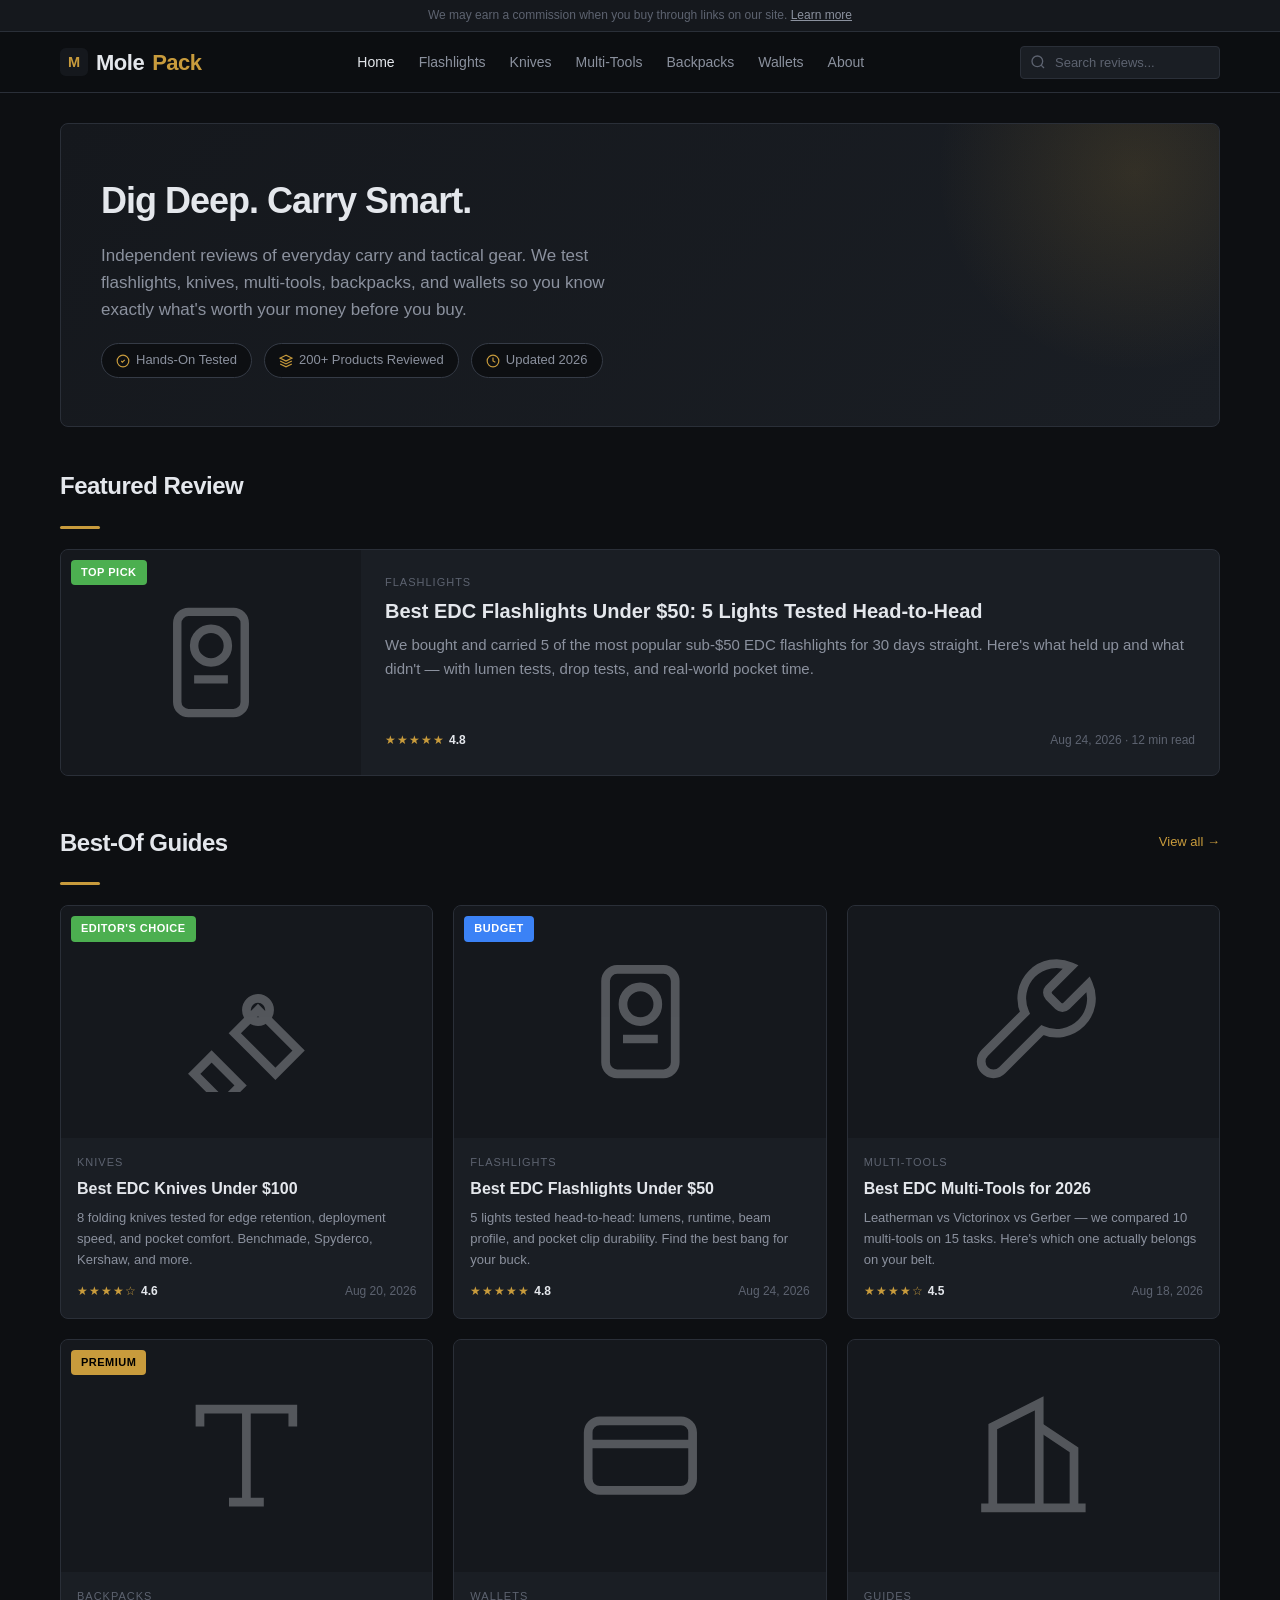
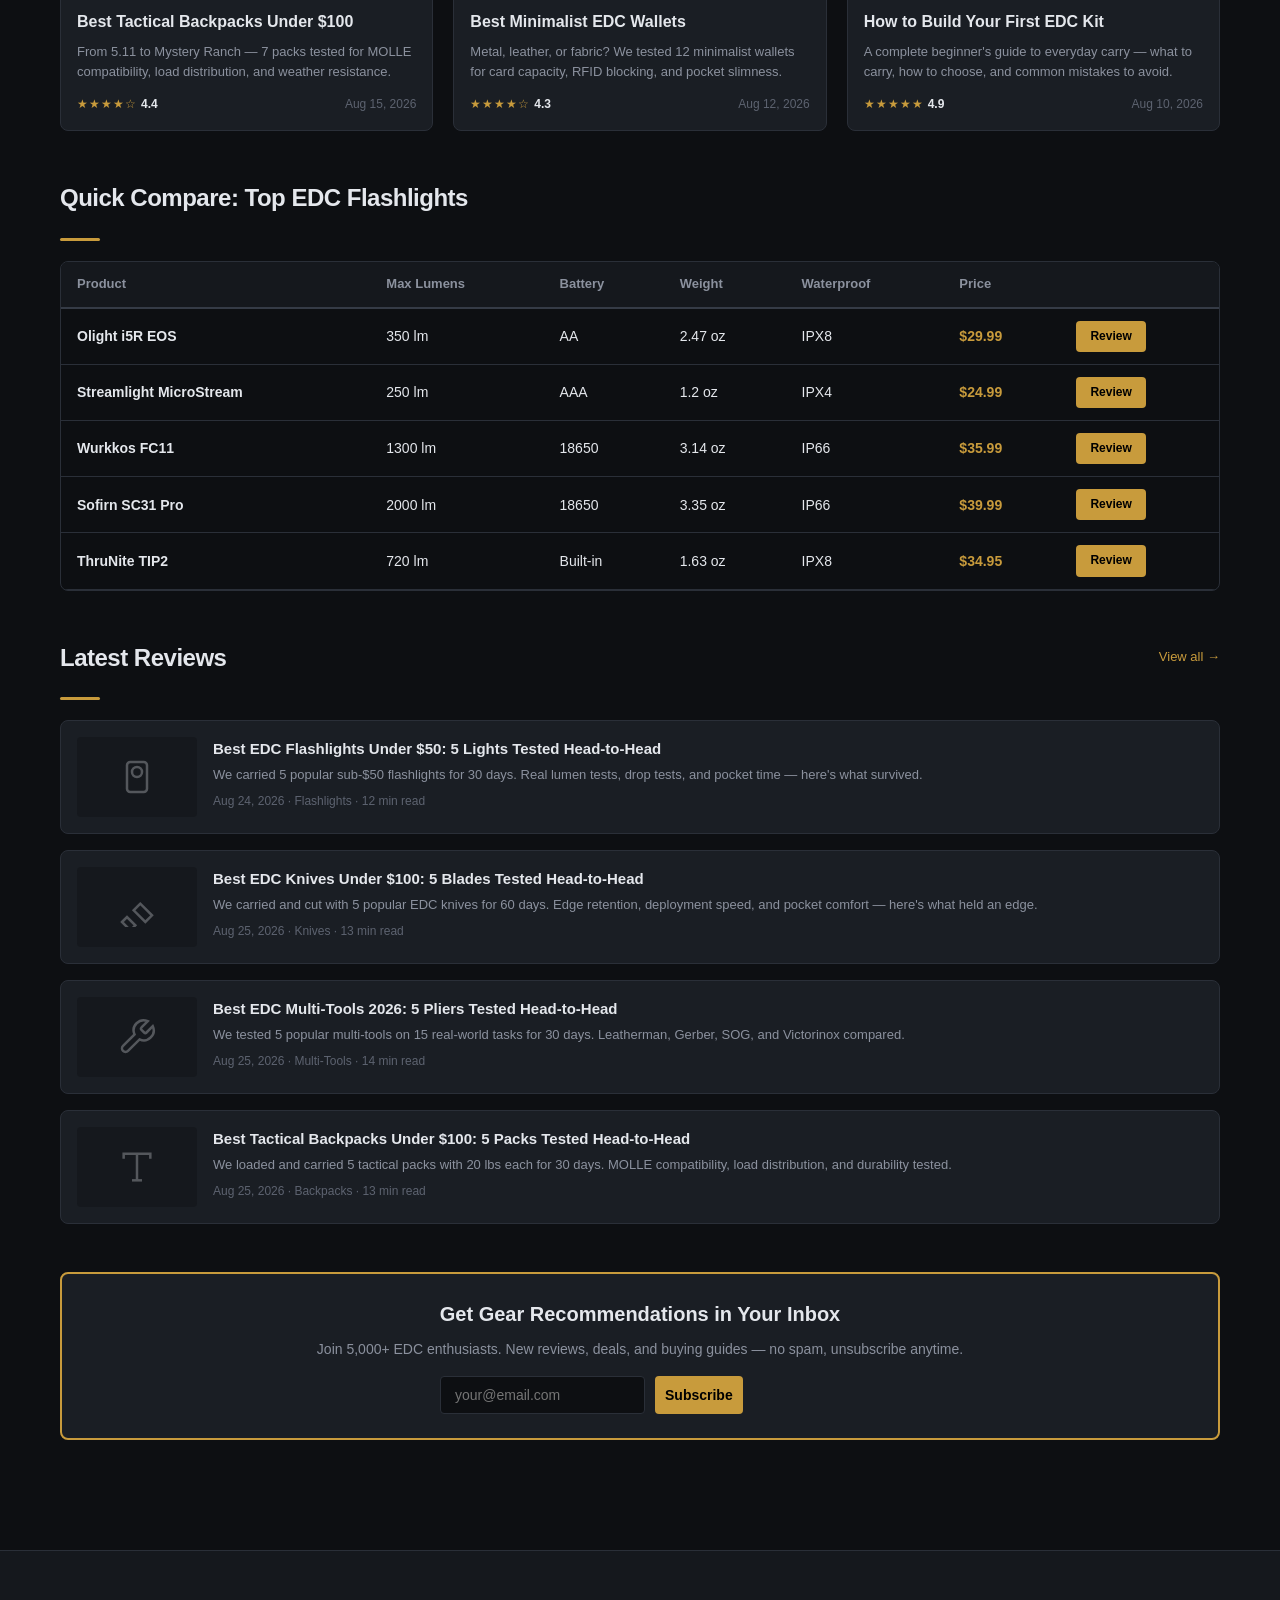
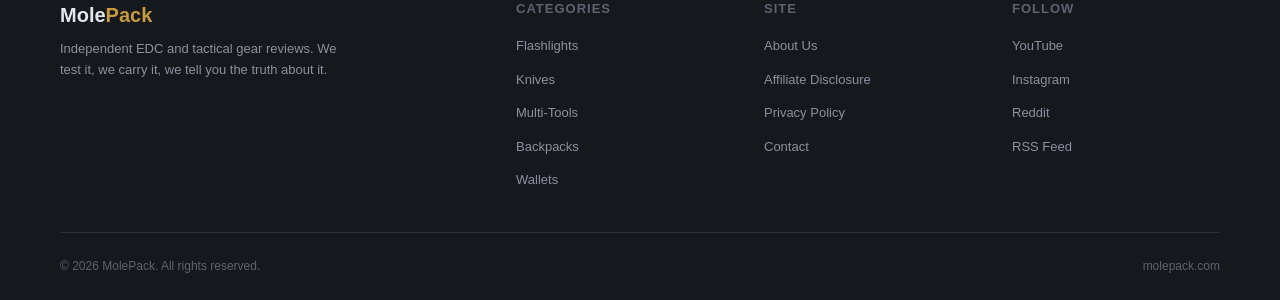
==== commit 406e5c4f: "Update homepage with new review links" ====
--- a/index.html
+++ b/index.html
@@ -52,10 +52,10 @@
     <nav class="main-nav">
       <a href="index.html">Home</a>
       <a href="best-edc-flashlight-under-50.html">Flashlights</a>
-      <a href="index.html">Knives</a>
-      <a href="index.html">Multi-Tools</a>
-      <a href="index.html">Backpacks</a>
-      <a href="index.html">Wallets</a>
+      <a href="best-edc-knives-under-100.html">Knives</a>
+      <a href="best-edc-multi-tools.html">Multi-Tools</a>
+      <a href="best-tactical-backpacks-under-100.html">Backpacks</a>
+      <a href="best-minimalist-edc-wallets.html">Wallets</a>
       <a href="about.html">About</a>
     </nav>
     <div class="search-box">
@@ -136,7 +136,7 @@
           </div>
           <div class="card-body">
             <div class="card-category">Knives</div>
-            <h3 class="card-title"><a href="index.html">Best EDC Knives Under $100</a></h3>
+            <h3 class="card-title"><a href="best-edc-knives-under-100.html">Best EDC Knives Under $100</a></h3>
             <p class="card-excerpt">8 folding knives tested for edge retention, deployment speed, and pocket comfort. Benchmade, Spyderco, Kershaw, and more.</p>
             <div class="card-meta">
               <div class="rating"><span class="rating-stars">★★★★☆</span><span class="rating-num">4.6</span></div>
@@ -167,7 +167,7 @@
           </div>
           <div class="card-body">
             <div class="card-category">Multi-Tools</div>
-            <h3 class="card-title"><a href="index.html">Best EDC Multi-Tools for 2026</a></h3>
+            <h3 class="card-title"><a href="best-edc-multi-tools.html">Best EDC Multi-Tools for 2026</a></h3>
             <p class="card-excerpt">Leatherman vs Victorinox vs Gerber — we compared 10 multi-tools on 15 tasks. Here's which one actually belongs on your belt.</p>
             <div class="card-meta">
               <div class="rating"><span class="rating-stars">★★★★☆</span><span class="rating-num">4.5</span></div>
@@ -183,7 +183,7 @@
           </div>
           <div class="card-body">
             <div class="card-category">Backpacks</div>
-            <h3 class="card-title"><a href="index.html">Best Tactical Backpacks Under $100</a></h3>
+            <h3 class="card-title"><a href="best-tactical-backpacks-under-100.html">Best Tactical Backpacks Under $100</a></h3>
             <p class="card-excerpt">From 5.11 to Mystery Ranch — 7 packs tested for MOLLE compatibility, load distribution, and weather resistance.</p>
             <div class="card-meta">
               <div class="rating"><span class="rating-stars">★★★★☆</span><span class="rating-num">4.4</span></div>
@@ -198,7 +198,7 @@
           </div>
           <div class="card-body">
             <div class="card-category">Wallets</div>
-            <h3 class="card-title"><a href="index.html">Best Minimalist EDC Wallets</a></h3>
+            <h3 class="card-title"><a href="best-minimalist-edc-wallets.html">Best Minimalist EDC Wallets</a></h3>
             <p class="card-excerpt">Metal, leather, or fabric? We tested 12 minimalist wallets for card capacity, RFID blocking, and pocket slimness.</p>
             <div class="card-meta">
               <div class="rating"><span class="rating-stars">★★★★☆</span><span class="rating-num">4.3</span></div>
@@ -213,7 +213,7 @@
           </div>
           <div class="card-body">
             <div class="card-category">Guides</div>
-            <h3 class="card-title"><a href="index.html">How to Build Your First EDC Kit</a></h3>
+            <h3 class="card-title"><a href="how-to-build-your-first-edc-kit.html">How to Build Your First EDC Kit</a></h3>
             <p class="card-excerpt">A complete beginner's guide to everyday carry — what to carry, how to choose, and common mistakes to avoid.</p>
             <div class="card-meta">
               <div class="rating"><span class="rating-stars">★★★★★</span><span class="rating-num">4.9</span></div>
@@ -320,9 +320,9 @@
             <svg viewBox="0 0 24 24" fill="none" stroke="currentColor" stroke-width="1.5"><path d="M3 21l3-3 5 5-3 3z"/><path d="M14 10l-4 4 7 7 4-4-7-7z"/></svg>
           </div>
           <div class="article-content">
-            <h3><a href="index.html">Benchmade Bugout vs Mini Bugout: Which Is the Better EDC Knife?</a></h3>
-            <p>Two sizes, same blade steel. We compared deployment, carry comfort, and cutting performance over 60 days of daily use.</p>
-            <div class="article-meta">Aug 20, 2026 · Knives · 10 min read</div>
+            <h3><a href="best-edc-knives-under-100.html">Best EDC Knives Under $100: 5 Blades Tested Head-to-Head</a></h3>
+            <p>We carried and cut with 5 popular EDC knives for 60 days. Edge retention, deployment speed, and pocket comfort — here's what held an edge.</p>
+            <div class="article-meta">Aug 25, 2026 · Knives · 13 min read</div>
           </div>
         </div>
 
@@ -331,9 +331,9 @@
             <svg viewBox="0 0 24 24" fill="none" stroke="currentColor" stroke-width="1.5"><path d="M14.7 6.3a1 1 0 0 0 0 1.4l1.6 1.6a1 1 0 0 0 1.4 0l3.77-3.77a6 6 0 0 1-7.94 7.94l-6.91 6.91a2.12 2.12 0 0 1-3-3l6.91-6.91a6 6 0 0 1 7.94-7.94l-3.76 3.76z"/></svg>
           </div>
           <div class="article-content">
-            <h3><a href="index.html">Leatherman Wave+ vs Surge: Heavyweight Multi-Tool Showdown</a></h3>
-            <p>Both are legendary. But which one actually belongs on your belt? We tested both on 15 real-world tasks.</p>
-            <div class="article-meta">Aug 18, 2026 · Multi-Tools · 14 min read</div>
+            <h3><a href="best-edc-multi-tools.html">Best EDC Multi-Tools 2026: 5 Pliers Tested Head-to-Head</a></h3>
+            <p>We tested 5 popular multi-tools on 15 real-world tasks for 30 days. Leatherman, Gerber, SOG, and Victorinox compared.</p>
+            <div class="article-meta">Aug 25, 2026 · Multi-Tools · 14 min read</div>
           </div>
         </div>
 
@@ -342,9 +342,9 @@
             <svg viewBox="0 0 24 24" fill="none" stroke="currentColor" stroke-width="1.5"><path d="M4 7V4h16v3"/><path d="M9 20h6"/><path d="M12 4v16"/></svg>
           </div>
           <div class="article-content">
-            <h3><a href="index.html">5.11 Rush 12 vs Rush 24: Which Tactical Backpack Wins?</a></h3>
-            <p>Same DNA, different sizes. We loaded both with 25 lbs and hiked 50 miles to find out which pack carries better.</p>
-            <div class="article-meta">Aug 15, 2026 · Backpacks · 11 min read</div>
+            <h3><a href="best-tactical-backpacks-under-100.html">Best Tactical Backpacks Under $100: 5 Packs Tested Head-to-Head</a></h3>
+            <p>We loaded and carried 5 tactical packs with 20 lbs each for 30 days. MOLLE compatibility, load distribution, and durability tested.</p>
+            <div class="article-meta">Aug 25, 2026 · Backpacks · 13 min read</div>
           </div>
         </div>
 
@@ -375,11 +375,11 @@
       <div class="footer-col">
         <h4>Categories</h4>
         <ul>
-          <li><a href="index.html">Flashlights</a></li>
-          <li><a href="index.html">Knives</a></li>
-          <li><a href="index.html">Multi-Tools</a></li>
-          <li><a href="index.html">Backpacks</a></li>
-          <li><a href="index.html">Wallets</a></li>
+          <li><a href="best-edc-flashlight-under-50.html">Flashlights</a></li>
+          <li><a href="best-edc-knives-under-100.html">Knives</a></li>
+          <li><a href="best-edc-multi-tools.html">Multi-Tools</a></li>
+          <li><a href="best-tactical-backpacks-under-100.html">Backpacks</a></li>
+          <li><a href="best-minimalist-edc-wallets.html">Wallets</a></li>
         </ul>
       </div>
       <div class="footer-col">
--- a/css/style.css
+++ b/css/style.css
@@ -0,0 +1,1096 @@
+/* ============================================
+   MolePack — EDC Review Site
+   Dark Tactical Theme for Cloudflare Pages
+   ============================================ */
+
+:root {
+  --bg: #0d0f12;
+  --bg-alt: #15181d;
+  --bg-card: #1a1e24;
+  --bg-hover: #222730;
+  --border: #2a2f38;
+  --border-light: #353b46;
+  --text: #e4e7ec;
+  --text-dim: #8b919e;
+  --text-muted: #5d6370;
+  --accent: #c89b3c;
+  --accent-hover: #d9ab4a;
+  --accent-dim: rgba(200, 155, 60, 0.15);
+  --green: #4caf50;
+  --red: #ef4444;
+  --blue: #3b82f6;
+  --orange: #f59e0b;
+  --radius: 8px;
+  --radius-sm: 4px;
+  --max-width: 1200px;
+  --shadow: 0 2px 8px rgba(0,0,0,0.3);
+  --shadow-lg: 0 8px 32px rgba(0,0,0,0.4);
+  --transition: 0.2s ease;
+  --font: -apple-system, BlinkMacSystemFont, 'Segoe UI', Roboto, Helvetica, Arial, sans-serif;
+  --font-mono: 'SF Mono', Monaco, 'Cascadia Code', Consolas, monospace;
+}
+
+* { margin: 0; padding: 0; box-sizing: border-box; }
+
+html { scroll-behavior: smooth; -webkit-text-size-adjust: 100%; }
+
+body {
+  font-family: var(--font);
+  background: var(--bg);
+  color: var(--text);
+  line-height: 1.6;
+  font-size: 16px;
+  -webkit-font-smoothing: antialiased;
+}
+
+a { color: var(--accent); text-decoration: none; transition: color var(--transition); }
+a:hover { color: var(--accent-hover); }
+
+img { max-width: 100%; height: auto; display: block; }
+
+/* ========== HEADER ========== */
+.site-header {
+  position: sticky;
+  top: 0;
+  z-index: 100;
+  background: rgba(13, 15, 18, 0.95);
+  backdrop-filter: blur(10px);
+  border-bottom: 1px solid var(--border);
+}
+
+.header-inner {
+  max-width: var(--max-width);
+  margin: 0 auto;
+  padding: 0 20px;
+  display: flex;
+  align-items: center;
+  justify-content: space-between;
+  height: 60px;
+  gap: 20px;
+}
+
+.logo {
+  display: flex;
+  align-items: center;
+  gap: 8px;
+  font-weight: 800;
+  font-size: 22px;
+  letter-spacing: -0.5px;
+  color: var(--text);
+  white-space: nowrap;
+}
+
+.logo span { color: var(--accent); }
+
+.logo svg { flex-shrink: 0; }
+
+.main-nav {
+  display: flex;
+  align-items: center;
+  gap: 24px;
+}
+
+.main-nav a {
+  color: var(--text-dim);
+  font-size: 14px;
+  font-weight: 500;
+  transition: color var(--transition);
+}
+
+.main-nav a:hover, .main-nav a.active {
+  color: var(--text);
+}
+
+.search-box {
+  position: relative;
+  width: 200px;
+}
+
+.search-box input {
+  width: 100%;
+  padding: 8px 12px 8px 34px;
+  background: var(--bg-card);
+  border: 1px solid var(--border);
+  border-radius: var(--radius-sm);
+  color: var(--text);
+  font-size: 13px;
+  outline: none;
+  transition: border-color var(--transition);
+}
+
+.search-box input:focus { border-color: var(--accent); }
+.search-box input::placeholder { color: var(--text-muted); }
+
+.search-box svg {
+  position: absolute;
+  left: 10px;
+  top: 50%;
+  transform: translateY(-50%);
+  color: var(--text-muted);
+  pointer-events: none;
+}
+
+.menu-toggle {
+  display: none;
+  background: none;
+  border: none;
+  color: var(--text);
+  cursor: pointer;
+  padding: 4px;
+}
+
+/* ========== AFFILIATE BAR ========== */
+.affiliate-bar {
+  background: var(--bg-alt);
+  border-bottom: 1px solid var(--border);
+  text-align: center;
+  padding: 6px 20px;
+  font-size: 12px;
+  color: var(--text-muted);
+}
+
+.affiliate-bar a { color: var(--text-dim); text-decoration: underline; }
+
+/* ========== LAYOUT ========== */
+.container {
+  max-width: var(--max-width);
+  margin: 0 auto;
+  padding: 0 20px;
+}
+
+.page-wrap {
+  display: grid;
+  grid-template-columns: 1fr 300px;
+  gap: 40px;
+  max-width: var(--max-width);
+  margin: 0 auto;
+  padding: 30px 20px;
+}
+
+.page-wrap.full-width {
+  grid-template-columns: 1fr;
+}
+
+main { min-width: 0; }
+
+/* ========== HERO ========== */
+.hero {
+  background: linear-gradient(135deg, var(--bg-alt) 0%, var(--bg-card) 100%);
+  border: 1px solid var(--border);
+  border-radius: var(--radius);
+  padding: 48px 40px;
+  margin-bottom: 40px;
+  position: relative;
+  overflow: hidden;
+}
+
+.hero::before {
+  content: '';
+  position: absolute;
+  top: -50%;
+  right: -10%;
+  width: 400px;
+  height: 400px;
+  background: radial-gradient(circle, var(--accent-dim) 0%, transparent 70%);
+  pointer-events: none;
+}
+
+.hero h1 {
+  font-size: 36px;
+  font-weight: 800;
+  letter-spacing: -1px;
+  margin-bottom: 12px;
+  position: relative;
+}
+
+.hero p {
+  font-size: 17px;
+  color: var(--text-dim);
+  max-width: 540px;
+  position: relative;
+}
+
+.hero-badges {
+  display: flex;
+  gap: 12px;
+  margin-top: 20px;
+  position: relative;
+}
+
+.hero-badge {
+  display: inline-flex;
+  align-items: center;
+  gap: 6px;
+  padding: 6px 14px;
+  background: var(--bg);
+  border: 1px solid var(--border-light);
+  border-radius: 20px;
+  font-size: 13px;
+  color: var(--text-dim);
+}
+
+.hero-badge svg { color: var(--accent); }
+
+/* ========== SECTION ========== */
+.section { margin-bottom: 48px; }
+
+.section-header {
+  display: flex;
+  align-items: center;
+  justify-content: space-between;
+  margin-bottom: 20px;
+}
+
+.section-header h2 {
+  font-size: 24px;
+  font-weight: 700;
+  letter-spacing: -0.5px;
+}
+
+.section-header a {
+  font-size: 13px;
+  font-weight: 500;
+}
+
+.section-line {
+  height: 3px;
+  width: 40px;
+  background: var(--accent);
+  border-radius: 2px;
+  margin-bottom: 20px;
+}
+
+/* ========== CARDS GRID ========== */
+.cards-grid {
+  display: grid;
+  grid-template-columns: repeat(auto-fill, minmax(300px, 1fr));
+  gap: 20px;
+}
+
+.review-card {
+  background: var(--bg-card);
+  border: 1px solid var(--border);
+  border-radius: var(--radius);
+  overflow: hidden;
+  transition: transform var(--transition), border-color var(--transition);
+  display: flex;
+  flex-direction: column;
+}
+
+.review-card:hover {
+  transform: translateY(-3px);
+  border-color: var(--border-light);
+}
+
+.card-img {
+  width: 100%;
+  aspect-ratio: 16/10;
+  background: var(--bg-alt);
+  display: flex;
+  align-items: center;
+  justify-content: center;
+  overflow: hidden;
+  position: relative;
+}
+
+.card-img svg { width: 60%; height: 60%; opacity: 0.3; }
+
+.card-badge {
+  position: absolute;
+  top: 10px;
+  left: 10px;
+  padding: 4px 10px;
+  border-radius: 4px;
+  font-size: 11px;
+  font-weight: 700;
+  text-transform: uppercase;
+  letter-spacing: 0.5px;
+}
+
+.card-badge.top-pick { background: var(--green); color: #fff; }
+.card-badge.budget { background: var(--blue); color: #fff; }
+.card-badge.premium { background: var(--accent); color: #000; }
+
+.card-body {
+  padding: 16px;
+  flex: 1;
+  display: flex;
+  flex-direction: column;
+}
+
+.card-category {
+  font-size: 11px;
+  text-transform: uppercase;
+  letter-spacing: 1px;
+  color: var(--text-muted);
+  margin-bottom: 6px;
+}
+
+.card-title {
+  font-size: 16px;
+  font-weight: 700;
+  margin-bottom: 8px;
+  line-height: 1.4;
+}
+
+.card-title a { color: var(--text); }
+.card-title a:hover { color: var(--accent); }
+
+.card-excerpt {
+  font-size: 13px;
+  color: var(--text-dim);
+  margin-bottom: 12px;
+  flex: 1;
+}
+
+.card-meta {
+  display: flex;
+  align-items: center;
+  justify-content: space-between;
+  font-size: 12px;
+  color: var(--text-muted);
+}
+
+.rating {
+  display: flex;
+  align-items: center;
+  gap: 4px;
+}
+
+.rating-stars { color: var(--accent); letter-spacing: 1px; }
+.rating-num { font-weight: 700; color: var(--text); }
+
+/* ========== ARTICLE LIST ========== */
+.article-list { display: flex; flex-direction: column; gap: 16px; }
+
+.article-item {
+  display: flex;
+  gap: 16px;
+  padding: 16px;
+  background: var(--bg-card);
+  border: 1px solid var(--border);
+  border-radius: var(--radius);
+  transition: border-color var(--transition);
+}
+
+.article-item:hover { border-color: var(--border-light); }
+
+.article-thumb {
+  width: 120px;
+  height: 80px;
+  border-radius: var(--radius-sm);
+  background: var(--bg-alt);
+  flex-shrink: 0;
+  display: flex;
+  align-items: center;
+  justify-content: center;
+}
+
+.article-thumb svg { width: 40px; height: 40px; opacity: 0.3; }
+
+.article-content { flex: 1; min-width: 0; }
+
+.article-content h3 {
+  font-size: 15px;
+  font-weight: 700;
+  margin-bottom: 4px;
+}
+
+.article-content h3 a { color: var(--text); }
+.article-content h3 a:hover { color: var(--accent); }
+
+.article-content p {
+  font-size: 13px;
+  color: var(--text-dim);
+  margin-bottom: 6px;
+}
+
+.article-content .article-meta {
+  font-size: 12px;
+  color: var(--text-muted);
+}
+
+/* ========== COMPARISON TABLE ========== */
+.comparison-table-wrap {
+  overflow-x: auto;
+  border-radius: var(--radius);
+  border: 1px solid var(--border);
+}
+
+.comparison-table {
+  width: 100%;
+  border-collapse: collapse;
+  font-size: 14px;
+  min-width: 600px;
+}
+
+.comparison-table th {
+  background: var(--bg-alt);
+  padding: 12px 16px;
+  text-align: left;
+  font-weight: 700;
+  font-size: 13px;
+  color: var(--text-dim);
+  border-bottom: 2px solid var(--border-light);
+  white-space: nowrap;
+}
+
+.comparison-table td {
+  padding: 12px 16px;
+  border-bottom: 1px solid var(--border);
+  vertical-align: middle;
+}
+
+.comparison-table tr:hover td { background: var(--bg-hover); }
+
+.comparison-table .product-name { font-weight: 600; color: var(--text); }
+.comparison-table .price { font-weight: 700; color: var(--accent); }
+.comparison-table .check { color: var(--green); font-size: 18px; }
+.comparison-table .cross { color: var(--red); font-size: 18px; }
+
+.btn-small {
+  display: inline-block;
+  padding: 6px 14px;
+  background: var(--accent);
+  color: #000;
+  font-size: 12px;
+  font-weight: 700;
+  border-radius: var(--radius-sm);
+  transition: background var(--transition);
+}
+
+.btn-small:hover { background: var(--accent-hover); color: #000; }
+
+/* ========== SIDEBAR ========== */
+.sidebar {
+  display: flex;
+  flex-direction: column;
+  gap: 24px;
+}
+
+.sidebar-card {
+  background: var(--bg-card);
+  border: 1px solid var(--border);
+  border-radius: var(--radius);
+  padding: 20px;
+}
+
+.sidebar-card h3 {
+  font-size: 15px;
+  font-weight: 700;
+  margin-bottom: 14px;
+  padding-bottom: 10px;
+  border-bottom: 1px solid var(--border);
+}
+
+.newsletter-form { display: flex; flex-direction: column; gap: 10px; }
+
+.newsletter-form input {
+  padding: 10px 14px;
+  background: var(--bg);
+  border: 1px solid var(--border);
+  border-radius: var(--radius-sm);
+  color: var(--text);
+  font-size: 14px;
+  outline: none;
+}
+
+.newsletter-form input:focus { border-color: var(--accent); }
+
+.newsletter-form button {
+  padding: 10px;
+  background: var(--accent);
+  color: #000;
+  border: none;
+  border-radius: var(--radius-sm);
+  font-weight: 700;
+  font-size: 14px;
+  cursor: pointer;
+  transition: background var(--transition);
+}
+
+.newsletter-form button:hover { background: var(--accent-hover); }
+
+.sidebar-card p { font-size: 13px; color: var(--text-dim); margin-bottom: 12px; }
+
+.tag-cloud { display: flex; flex-wrap: wrap; gap: 8px; }
+
+.tag {
+  padding: 4px 10px;
+  background: var(--bg);
+  border: 1px solid var(--border);
+  border-radius: 20px;
+  font-size: 12px;
+  color: var(--text-dim);
+  transition: all var(--transition);
+}
+
+.tag:hover { border-color: var(--accent); color: var(--accent); }
+
+.sidebar-link-list { list-style: none; }
+
+.sidebar-link-list li {
+  padding: 8px 0;
+  border-bottom: 1px solid var(--border);
+}
+
+.sidebar-link-list li:last-child { border-bottom: none; }
+
+.sidebar-link-list a {
+  font-size: 13px;
+  color: var(--text-dim);
+  display: flex;
+  justify-content: space-between;
+  align-items: center;
+}
+
+.sidebar-link-list a:hover { color: var(--accent); }
+
+.sidebar-link-list .date { font-size: 11px; color: var(--text-muted); }
+
+/* ========== ARTICLE PAGE ========== */
+.article-header { margin-bottom: 32px; }
+
+.breadcrumb {
+  font-size: 13px;
+  color: var(--text-muted);
+  margin-bottom: 16px;
+}
+
+.breadcrumb a { color: var(--text-dim); }
+.breadcrumb span { margin: 0 6px; }
+
+.article-title {
+  font-size: 32px;
+  font-weight: 800;
+  line-height: 1.25;
+  letter-spacing: -0.5px;
+  margin-bottom: 12px;
+}
+
+.article-meta {
+  display: flex;
+  align-items: center;
+  gap: 16px;
+  font-size: 13px;
+  color: var(--text-muted);
+}
+
+.article-meta .author { color: var(--text-dim); font-weight: 500; }
+
+.article-meta .rating-large {
+  display: flex;
+  align-items: center;
+  gap: 6px;
+}
+
+.article-meta .rating-large .stars { color: var(--accent); font-size: 16px; }
+.article-meta .rating-large .score { font-weight: 700; color: var(--text); }
+
+/* Table of Contents */
+.toc {
+  background: var(--bg-card);
+  border: 1px solid var(--border);
+  border-radius: var(--radius);
+  padding: 20px 24px;
+  margin-bottom: 32px;
+}
+
+.toc h3 {
+  font-size: 14px;
+  text-transform: uppercase;
+  letter-spacing: 1px;
+  color: var(--text-muted);
+  margin-bottom: 12px;
+}
+
+.toc ol {
+  list-style: none;
+  counter-reset: toc;
+}
+
+.toc ol li {
+  counter-increment: toc;
+  padding: 4px 0;
+  font-size: 14px;
+}
+
+.toc ol li::before {
+  content: counter(toc) ".";
+  color: var(--accent);
+  font-weight: 700;
+  margin-right: 8px;
+}
+
+.toc a { color: var(--text-dim); }
+.toc a:hover { color: var(--accent); }
+
+/* Article Body */
+.article-body { font-size: 16px; line-height: 1.8; }
+
+.article-body h2 {
+  font-size: 24px;
+  font-weight: 700;
+  margin: 36px 0 16px;
+  padding-top: 12px;
+  border-top: 1px solid var(--border);
+  letter-spacing: -0.3px;
+}
+
+.article-body h2:first-child { border-top: none; padding-top: 0; }
+
+.article-body h3 {
+  font-size: 19px;
+  font-weight: 700;
+  margin: 24px 0 12px;
+}
+
+.article-body p { margin-bottom: 16px; color: var(--text); }
+
+.article-body ul, .article-body ol {
+  margin-bottom: 16px;
+  padding-left: 24px;
+}
+
+.article-body li { margin-bottom: 8px; }
+
+.article-body strong { color: var(--text); font-weight: 700; }
+
+.article-body blockquote {
+  border-left: 3px solid var(--accent);
+  padding: 12px 20px;
+  background: var(--bg-card);
+  border-radius: 0 var(--radius-sm) var(--radius-sm) 0;
+  margin-bottom: 16px;
+  color: var(--text-dim);
+  font-style: italic;
+}
+
+/* Product Review Box */
+.product-review {
+  background: var(--bg-card);
+  border: 1px solid var(--border);
+  border-radius: var(--radius);
+  padding: 24px;
+  margin: 24px 0;
+}
+
+.product-review-header {
+  display: flex;
+  align-items: flex-start;
+  gap: 20px;
+  margin-bottom: 16px;
+  flex-wrap: wrap;
+}
+
+.product-review-img {
+  width: 120px;
+  height: 120px;
+  border-radius: var(--radius-sm);
+  background: var(--bg-alt);
+  display: flex;
+  align-items: center;
+  justify-content: center;
+  flex-shrink: 0;
+}
+
+.product-review-img svg { width: 50%; height: 50%; opacity: 0.3; }
+
+.product-review-info { flex: 1; min-width: 200px; }
+
+.product-review-info h3 {
+  font-size: 20px;
+  font-weight: 700;
+  margin-bottom: 4px;
+}
+
+.product-review-info .product-rating {
+  display: flex;
+  align-items: center;
+  gap: 8px;
+  margin-bottom: 8px;
+  font-size: 14px;
+}
+
+.product-review-info .product-rating .stars { color: var(--accent); }
+
+.product-review-info .product-price {
+  font-size: 20px;
+  font-weight: 800;
+  color: var(--accent);
+}
+
+.product-review-info .product-price del {
+  color: var(--text-muted);
+  font-weight: 400;
+  font-size: 15px;
+  margin-left: 6px;
+}
+
+.btn-check-price {
+  display: inline-flex;
+  align-items: center;
+  gap: 8px;
+  padding: 10px 20px;
+  background: var(--accent);
+  color: #000;
+  font-weight: 700;
+  font-size: 14px;
+  border-radius: var(--radius-sm);
+  transition: background var(--transition);
+  white-space: nowrap;
+}
+
+.btn-check-price:hover { background: var(--accent-hover); color: #000; }
+
+/* Pros & Cons */
+.pros-cons {
+  display: grid;
+  grid-template-columns: 1fr 1fr;
+  gap: 16px;
+  margin: 16px 0;
+}
+
+.pros-cons-box {
+  padding: 16px;
+  border-radius: var(--radius-sm);
+}
+
+.pros-cons-box.pros {
+  background: rgba(76, 175, 80, 0.08);
+  border: 1px solid rgba(76, 175, 80, 0.2);
+}
+
+.pros-cons-box.cons {
+  background: rgba(239, 68, 68, 0.08);
+  border: 1px solid rgba(239, 68, 68, 0.2);
+}
+
+.pros-cons-box h4 {
+  font-size: 14px;
+  font-weight: 700;
+  margin-bottom: 10px;
+  display: flex;
+  align-items: center;
+  gap: 6px;
+}
+
+.pros-cons-box.pros h4 { color: var(--green); }
+.pros-cons-box.cons h4 { color: var(--red); }
+
+.pros-cons-box ul { list-style: none; padding: 0; }
+
+.pros-cons-box li {
+  font-size: 13px;
+  padding: 4px 0;
+  color: var(--text-dim);
+  display: flex;
+  gap: 6px;
+}
+
+.pros-cons-box.pros li::before { content: '+'; color: var(--green); font-weight: 700; }
+.pros-cons-box.cons li::before { content: '-'; color: var(--red); font-weight: 700; }
+
+/* Spec Table */
+.spec-table {
+  width: 100%;
+  border-collapse: collapse;
+  font-size: 13px;
+  margin: 12px 0;
+}
+
+.spec-table th, .spec-table td {
+  padding: 8px 12px;
+  border-bottom: 1px solid var(--border);
+  text-align: left;
+}
+
+.spec-table th {
+  color: var(--text-muted);
+  font-weight: 500;
+  width: 40%;
+}
+
+.spec-table td { color: var(--text); font-weight: 500; }
+
+/* Verdict Box */
+.verdict-box {
+  background: linear-gradient(135deg, var(--accent-dim), transparent);
+  border: 1px solid rgba(200, 155, 60, 0.3);
+  border-radius: var(--radius);
+  padding: 24px;
+  margin: 24px 0;
+}
+
+.verdict-box h3 {
+  font-size: 18px;
+  font-weight: 700;
+  margin-bottom: 8px;
+  color: var(--accent);
+}
+
+.verdict-box p { font-size: 14px; color: var(--text-dim); margin: 0; }
+
+/* FAQ */
+.faq-item {
+  border-bottom: 1px solid var(--border);
+  padding: 16px 0;
+}
+
+.faq-item summary {
+  font-weight: 600;
+  font-size: 15px;
+  cursor: pointer;
+  list-style: none;
+  display: flex;
+  justify-content: space-between;
+  align-items: center;
+}
+
+.faq-item summary::-webkit-details-marker { display: none; }
+
+.faq-item summary::after {
+  content: '+';
+  font-size: 20px;
+  color: var(--accent);
+  transition: transform var(--transition);
+}
+
+.faq-item[open] summary::after { transform: rotate(45deg); }
+
+.faq-item p {
+  margin-top: 12px;
+  font-size: 14px;
+  color: var(--text-dim);
+}
+
+/* CTA Box */
+.cta-box {
+  background: var(--bg-card);
+  border: 2px solid var(--accent);
+  border-radius: var(--radius);
+  padding: 24px;
+  text-align: center;
+  margin: 32px 0;
+}
+
+.cta-box h3 {
+  font-size: 20px;
+  font-weight: 700;
+  margin-bottom: 8px;
+}
+
+.cta-box p {
+  font-size: 14px;
+  color: var(--text-dim);
+  margin-bottom: 16px;
+}
+
+.btn-large {
+  display: inline-block;
+  padding: 12px 32px;
+  background: var(--accent);
+  color: #000;
+  font-weight: 700;
+  font-size: 16px;
+  border-radius: var(--radius-sm);
+  transition: background var(--transition);
+}
+
+.btn-large:hover { background: var(--accent-hover); color: #000; }
+
+/* ========== FOOTER ========== */
+.site-footer {
+  background: var(--bg-alt);
+  border-top: 1px solid var(--border);
+  padding: 48px 0 24px;
+  margin-top: 48px;
+}
+
+.footer-inner {
+  max-width: var(--max-width);
+  margin: 0 auto;
+  padding: 0 20px;
+}
+
+.footer-grid {
+  display: grid;
+  grid-template-columns: 2fr 1fr 1fr 1fr;
+  gap: 40px;
+  margin-bottom: 32px;
+}
+
+.footer-brand h3 {
+  font-size: 20px;
+  font-weight: 800;
+  margin-bottom: 8px;
+}
+
+.footer-brand h3 span { color: var(--accent); }
+
+.footer-brand p {
+  font-size: 13px;
+  color: var(--text-dim);
+  max-width: 300px;
+}
+
+.footer-col h4 {
+  font-size: 13px;
+  text-transform: uppercase;
+  letter-spacing: 1px;
+  color: var(--text-muted);
+  margin-bottom: 12px;
+}
+
+.footer-col ul { list-style: none; }
+
+.footer-col li { margin-bottom: 8px; }
+
+.footer-col a {
+  font-size: 13px;
+  color: var(--text-dim);
+}
+
+.footer-col a:hover { color: var(--accent); }
+
+.footer-bottom {
+  display: flex;
+  justify-content: space-between;
+  align-items: center;
+  padding-top: 24px;
+  border-top: 1px solid var(--border);
+  font-size: 12px;
+  color: var(--text-muted);
+}
+
+/* ========== ALERT / NOTICE ========== */
+.notice {
+  padding: 12px 16px;
+  border-radius: var(--radius-sm);
+  font-size: 14px;
+  margin-bottom: 16px;
+}
+
+.notice.info {
+  background: rgba(59, 130, 246, 0.1);
+  border: 1px solid rgba(59, 130, 246, 0.2);
+  color: var(--blue);
+}
+
+/* ========== PAGE HEADER (non-home pages) ========== */
+.page-header {
+  background: var(--bg-alt);
+  border-bottom: 1px solid var(--border);
+  padding: 32px 0;
+}
+
+.page-header h1 {
+  font-size: 28px;
+  font-weight: 800;
+  margin-bottom: 8px;
+}
+
+.page-header p {
+  font-size: 15px;
+  color: var(--text-dim);
+}
+
+/* ========== LEGAL/STATIC PAGE ========== */
+.legal-content {
+  max-width: 760px;
+  margin: 0 auto;
+  padding: 40px 20px;
+}
+
+.legal-content h1 {
+  font-size: 30px;
+  font-weight: 800;
+  margin-bottom: 8px;
+}
+
+.legal-content .last-updated {
+  font-size: 13px;
+  color: var(--text-muted);
+  margin-bottom: 32px;
+}
+
+.legal-content h2 {
+  font-size: 20px;
+  font-weight: 700;
+  margin: 28px 0 12px;
+}
+
+.legal-content p {
+  margin-bottom: 14px;
+  color: var(--text-dim);
+}
+
+.legal-content ul { margin-bottom: 14px; padding-left: 24px; }
+.legal-content li { margin-bottom: 6px; color: var(--text-dim); }
+
+/* ========== RESPONSIVE ========== */
+@media (max-width: 960px) {
+  .page-wrap {
+    grid-template-columns: 1fr;
+  }
+  .sidebar { display: none; }
+  .footer-grid {
+    grid-template-columns: 1fr 1fr;
+  }
+}
+
+@media (max-width: 768px) {
+  .main-nav { display: none; }
+  .search-box { display: none; }
+  .menu-toggle { display: block; }
+
+  .main-nav.open {
+    display: flex;
+    flex-direction: column;
+    position: absolute;
+    top: 60px;
+    left: 0;
+    right: 0;
+    background: var(--bg);
+    border-bottom: 1px solid var(--border);
+    padding: 20px;
+    gap: 16px;
+  }
+
+  .hero { padding: 32px 24px; }
+  .hero h1 { font-size: 26px; }
+  .hero p { font-size: 15px; }
+
+  .article-title { font-size: 24px; }
+
+  .pros-cons { grid-template-columns: 1fr; }
+
+  .product-review-header { flex-direction: column; }
+
+  .cards-grid {
+    grid-template-columns: 1fr;
+  }
+
+  .footer-grid {
+    grid-template-columns: 1fr;
+    gap: 24px;
+  }
+
+  .footer-bottom {
+    flex-direction: column;
+    gap: 8px;
+    text-align: center;
+  }
+
+  .article-item { flex-direction: column; }
+  .article-thumb { width: 100%; height: 120px; }
+}
+
+/* ========== SCROLLBAR ========== */
+::-webkit-scrollbar { width: 10px; }
+::-webkit-scrollbar-track { background: var(--bg); }
+::-webkit-scrollbar-thumb { background: var(--border-light); border-radius: 5px; }
+::-webkit-scrollbar-thumb:hover { background: var(--text-muted); }
+
+/* ========== SELECTION ========== */
+::selection { background: var(--accent-dim); color: var(--text); }
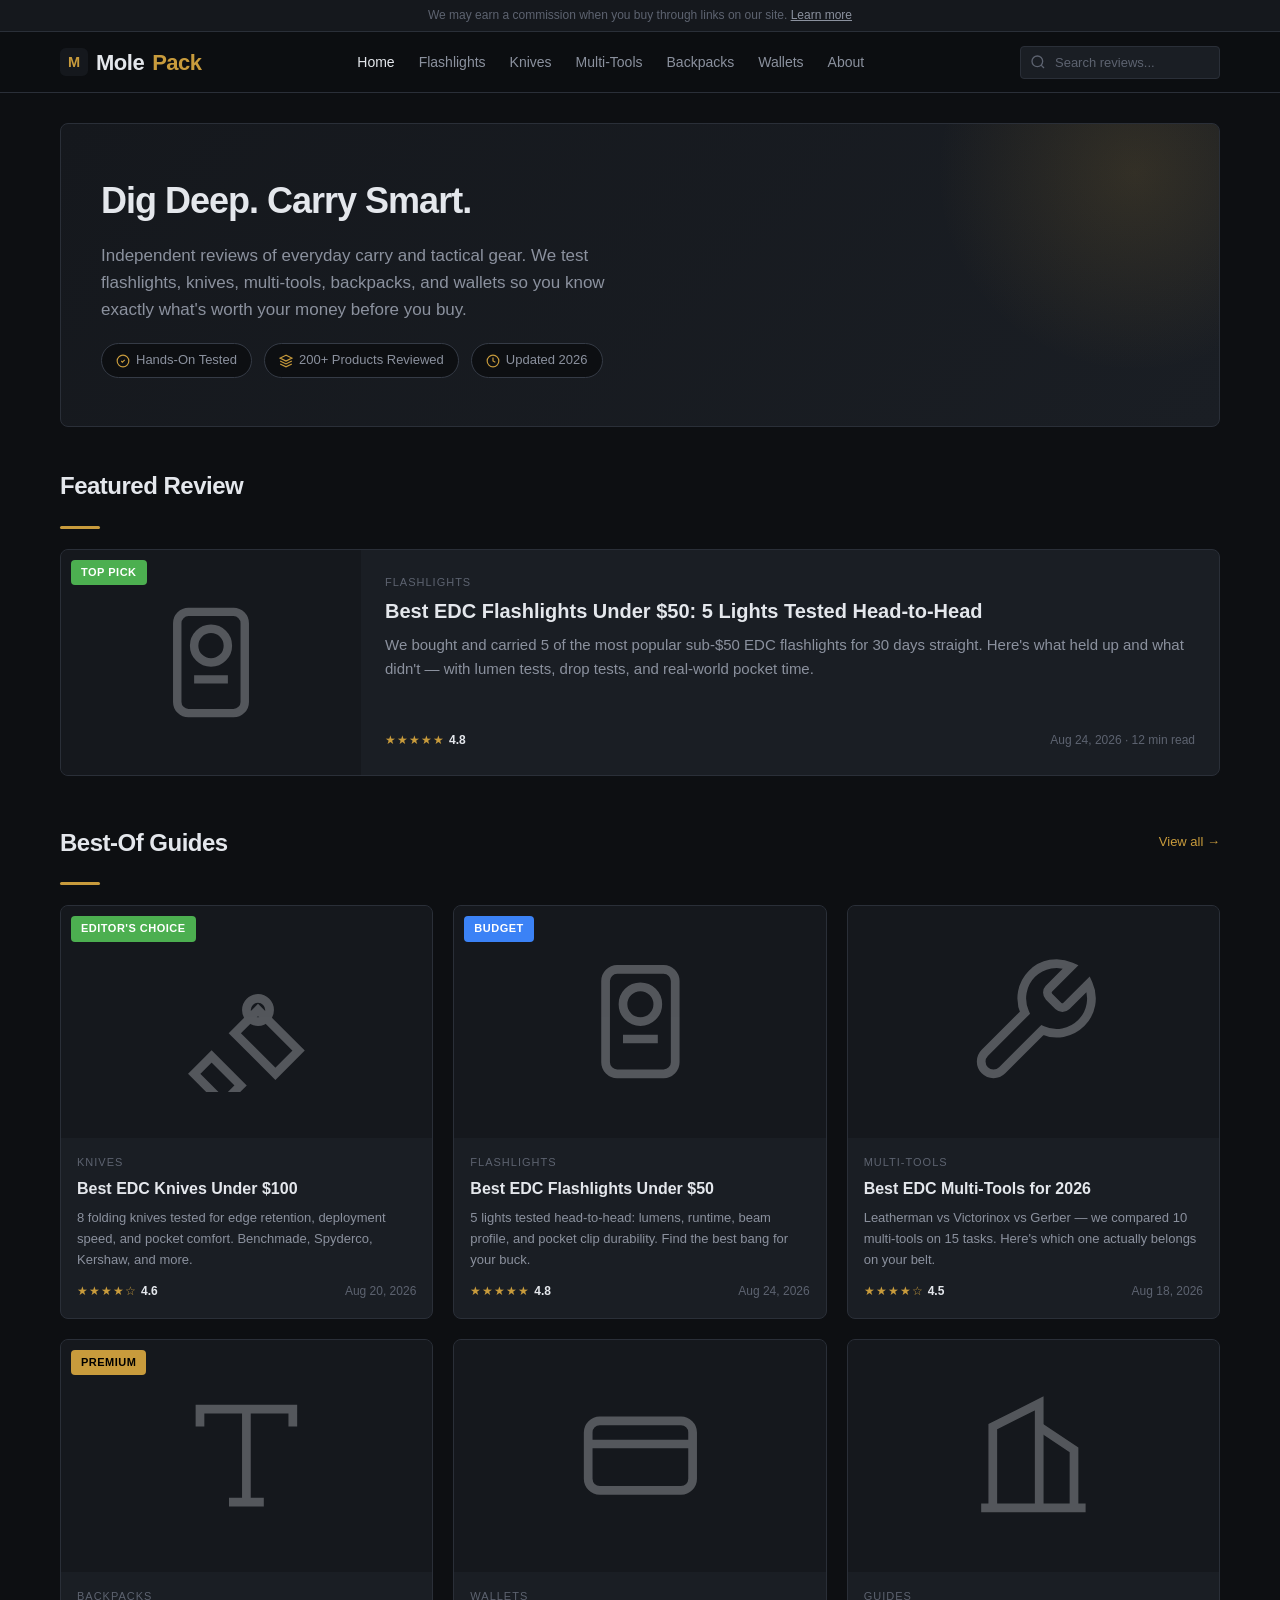
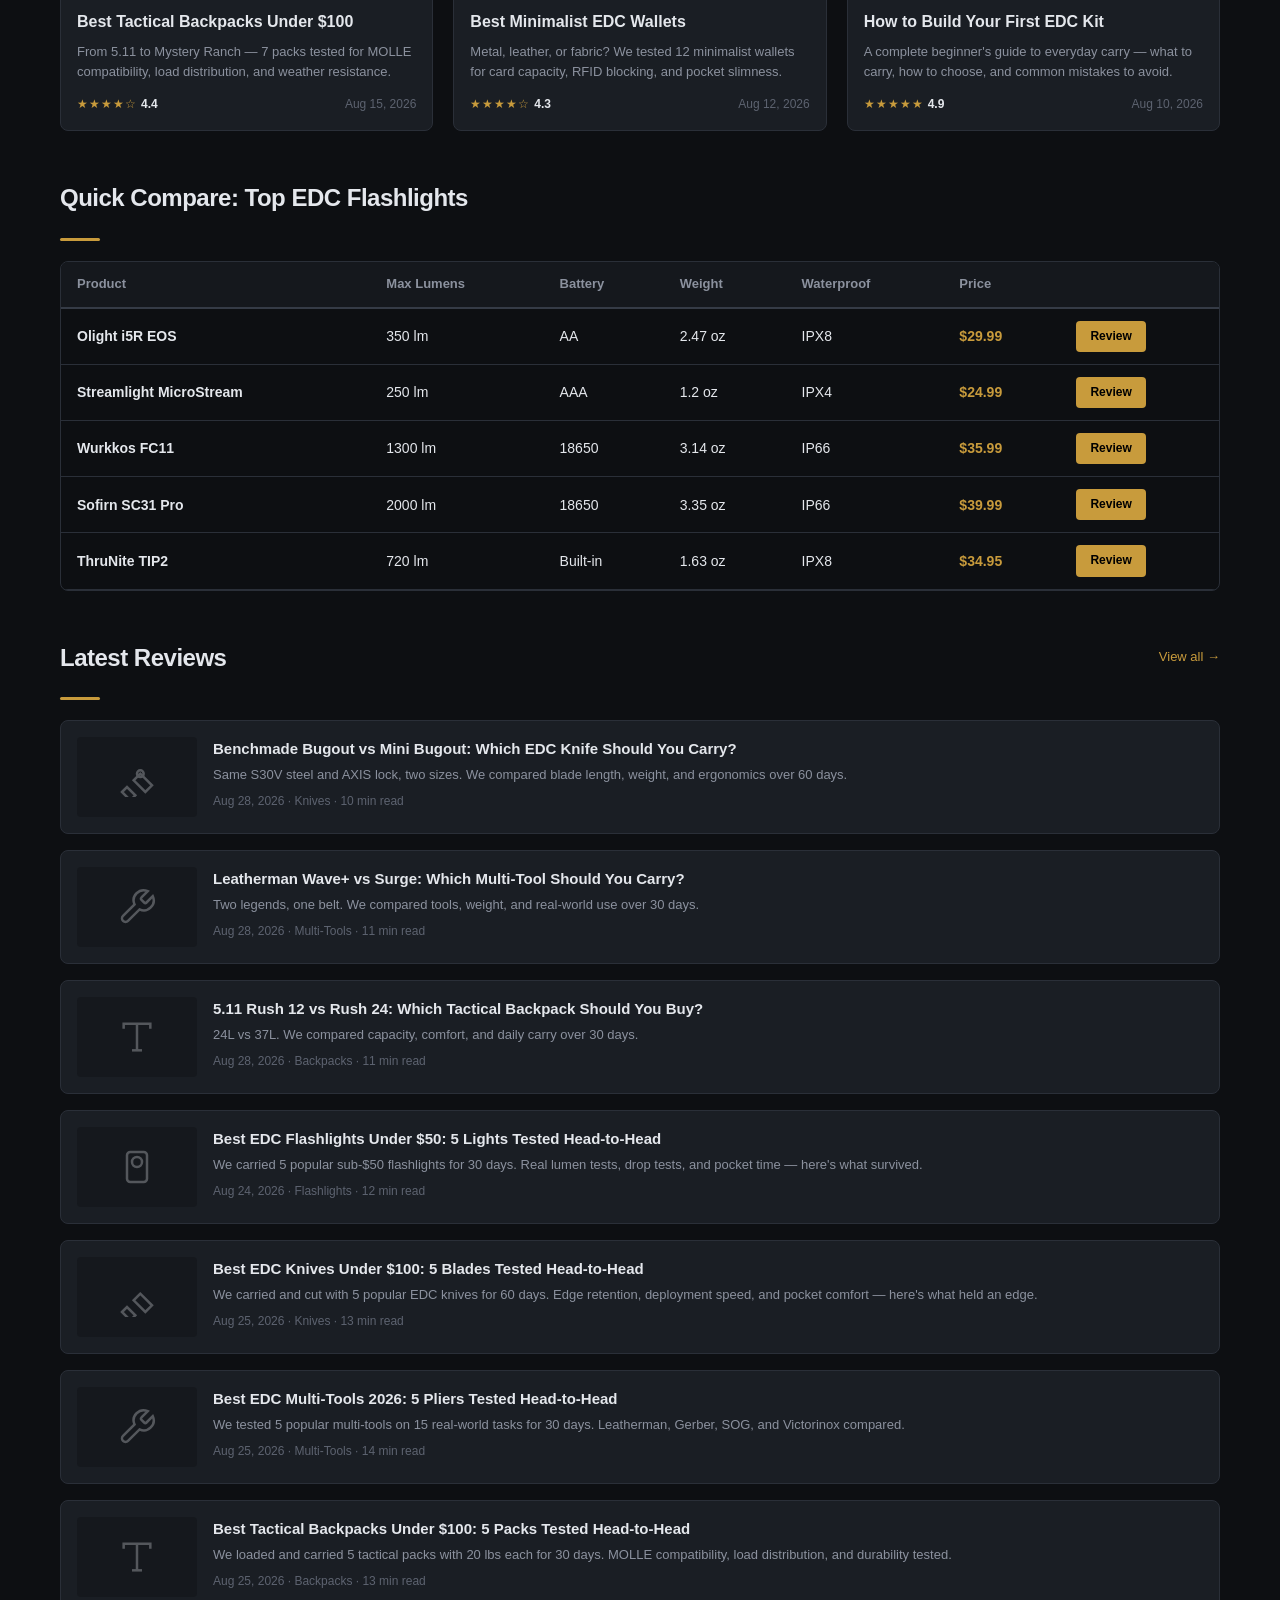
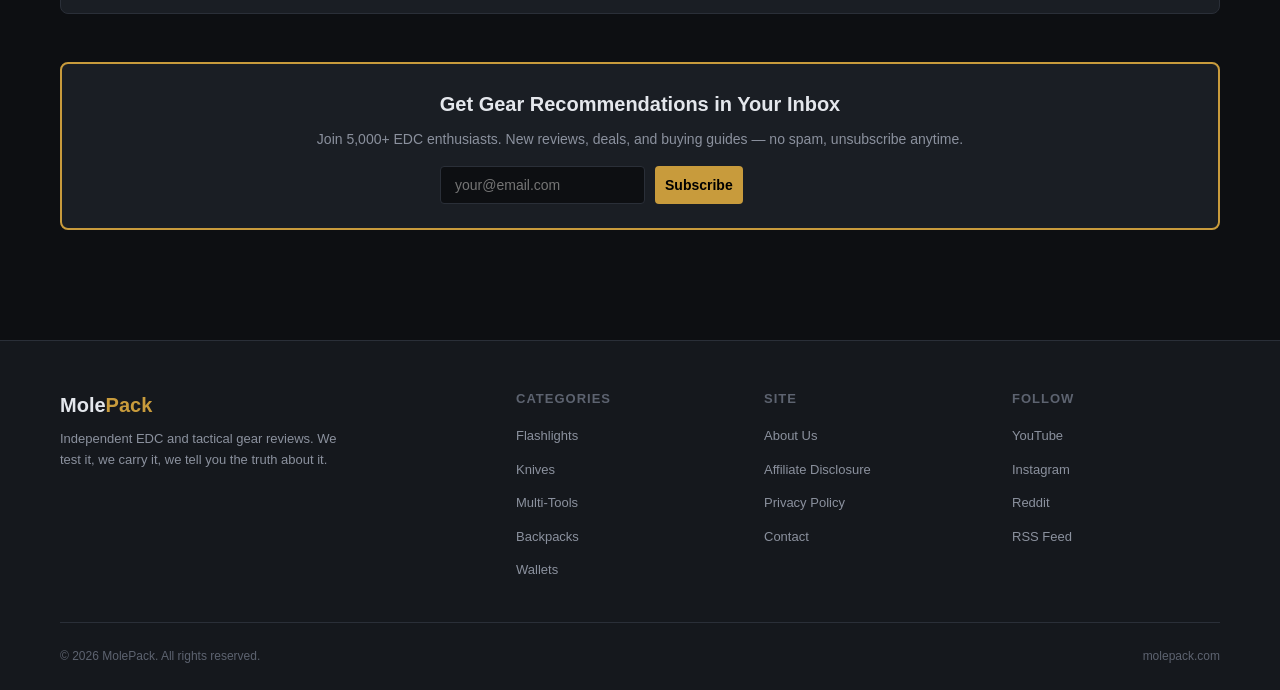
==== commit e784aafc: "Update homepage and sitemap with new comparison articles" ====
--- a/index.html
+++ b/index.html
@@ -306,6 +306,39 @@
 
         <div class="article-item">
           <div class="article-thumb">
+            <svg viewBox="0 0 24 24" fill="none" stroke="currentColor" stroke-width="1.5"><path d="M3 21l3-3 5 5-3 3z"/><path d="M14 10l-4 4 7 7 4-4-7-7z"/><circle cx="14" cy="10" r="2"/></svg>
+          </div>
+          <div class="article-content">
+            <h3><a href="benchmade-bugout-vs-mini-bugout.html">Benchmade Bugout vs Mini Bugout: Which EDC Knife Should You Carry?</a></h3>
+            <p>Same S30V steel and AXIS lock, two sizes. We compared blade length, weight, and ergonomics over 60 days.</p>
+            <div class="article-meta">Aug 28, 2026 · Knives · 10 min read</div>
+          </div>
+        </div>
+
+        <div class="article-item">
+          <div class="article-thumb">
+            <svg viewBox="0 0 24 24" fill="none" stroke="currentColor" stroke-width="1.5"><path d="M14.7 6.3a1 1 0 0 0 0 1.4l1.6 1.6a1 1 0 0 0 1.4 0l3.77-3.77a6 6 0 0 1-7.94 7.94l-6.91 6.91a2.12 2.12 0 0 1-3-3l6.91-6.91a6 6 0 0 1 7.94-7.94l-3.76 3.76z"/></svg>
+          </div>
+          <div class="article-content">
+            <h3><a href="leatherman-wave-vs-surge.html">Leatherman Wave+ vs Surge: Which Multi-Tool Should You Carry?</a></h3>
+            <p>Two legends, one belt. We compared tools, weight, and real-world use over 30 days.</p>
+            <div class="article-meta">Aug 28, 2026 · Multi-Tools · 11 min read</div>
+          </div>
+        </div>
+
+        <div class="article-item">
+          <div class="article-thumb">
+            <svg viewBox="0 0 24 24" fill="none" stroke="currentColor" stroke-width="1.5"><path d="M4 7V4h16v3"/><path d="M9 20h6"/><path d="M12 4v16"/></svg>
+          </div>
+          <div class="article-content">
+            <h3><a href="511-rush-12-vs-rush-24.html">5.11 Rush 12 vs Rush 24: Which Tactical Backpack Should You Buy?</a></h3>
+            <p>24L vs 37L. We compared capacity, comfort, and daily carry over 30 days.</p>
+            <div class="article-meta">Aug 28, 2026 · Backpacks · 11 min read</div>
+          </div>
+        </div>
+
+        <div class="article-item">
+          <div class="article-thumb">
             <svg viewBox="0 0 24 24" fill="none" stroke="currentColor" stroke-width="1.5"><rect x="6" y="3" width="12" height="18" rx="2"/><circle cx="12" cy="9" r="3"/></svg>
           </div>
           <div class="article-content">
